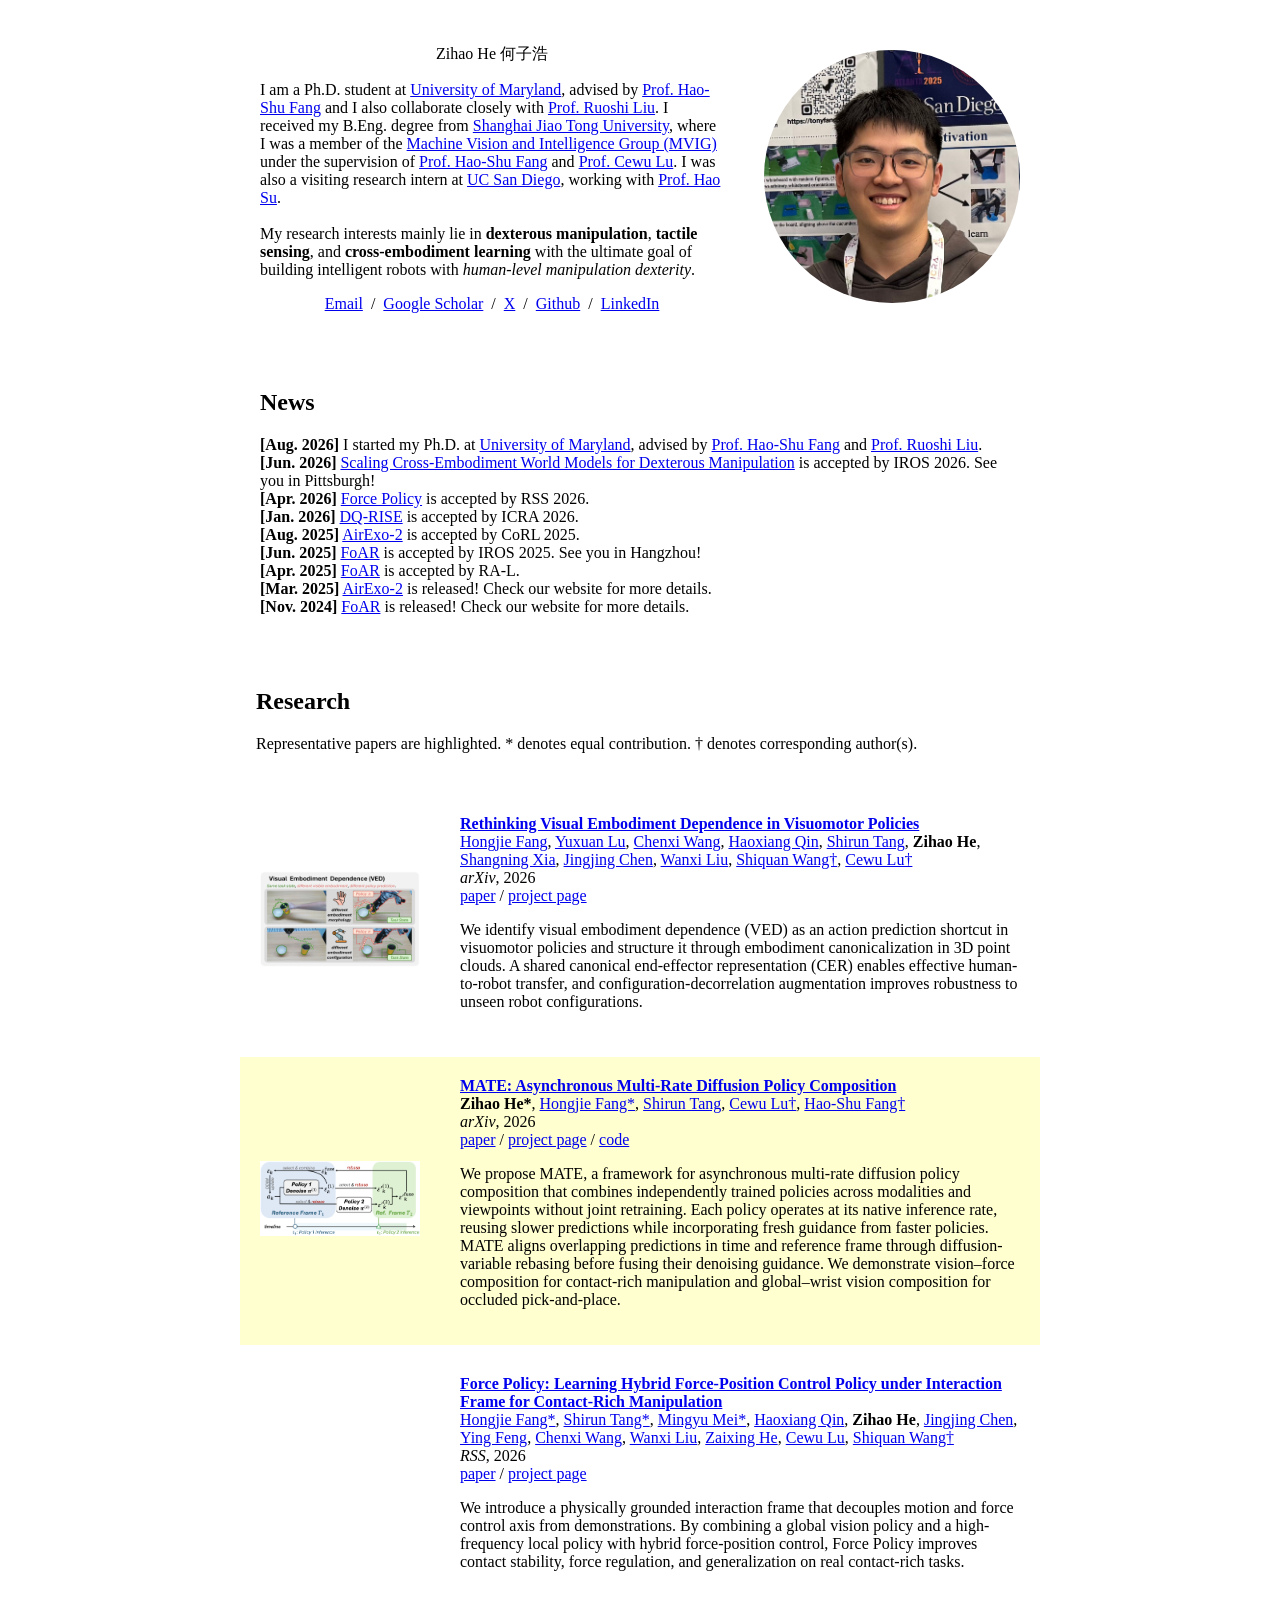
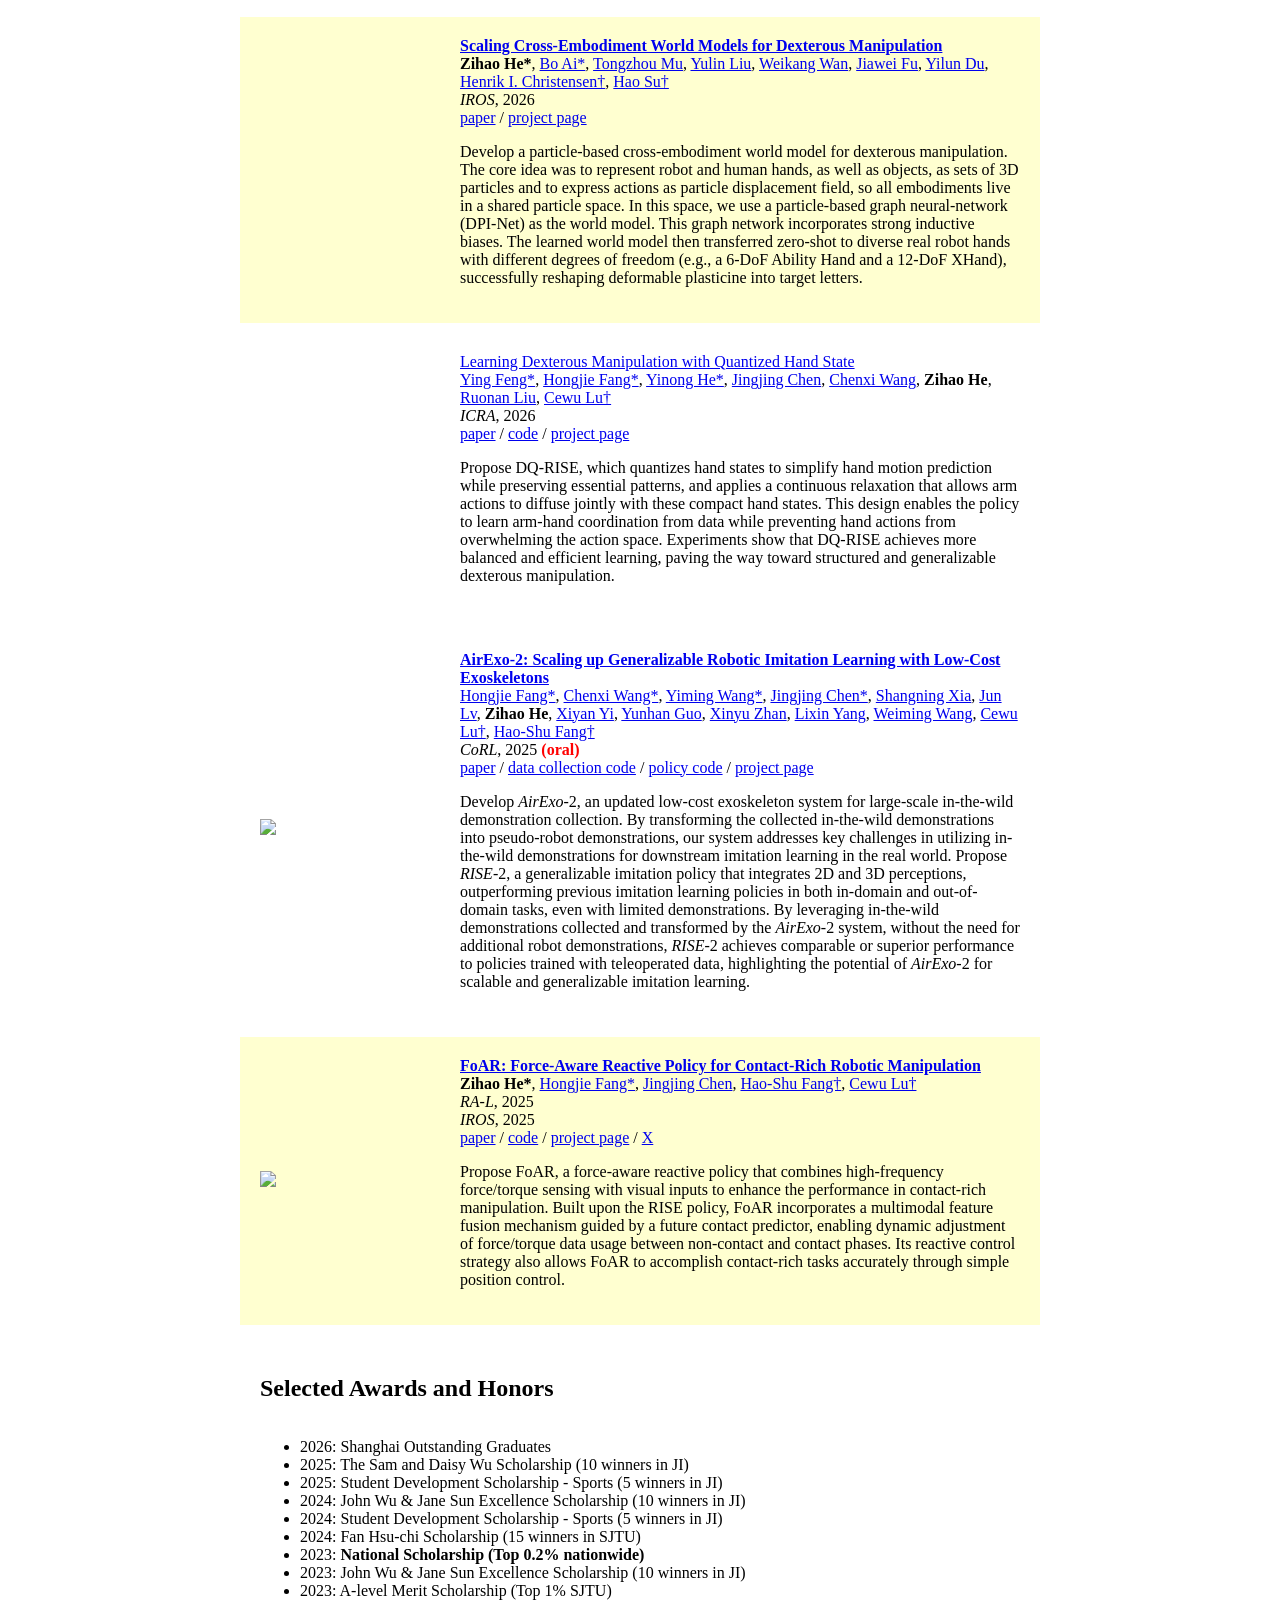
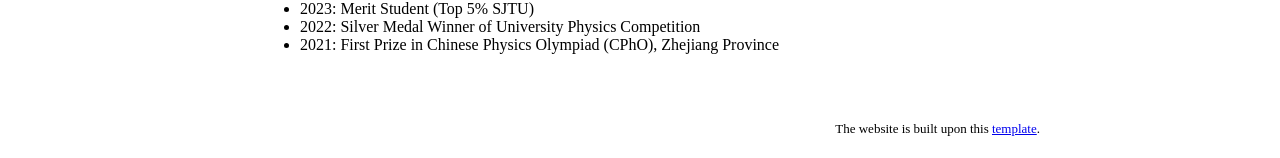
==== index.html @ d3a396d1 "Add MATE code release link" ====
<!DOCTYPE HTML>
<html lang="en">
  <head>
    <meta http-equiv="Content-Type" content="text/html; charset=UTF-8">
    <title>Zihao He | 何子浩</title>
    <meta name="author" content="Zihao He">
    <meta name="viewport" content="width=device-width, initial-scale=1">
    <link rel="shortcut icon" href="images/favicon/favicon.jpg" type="image/x-icon">
    <link rel="stylesheet" type="text/css" href="stylesheet.css">
  </head>

  <body>
    <table style="width:100%;max-width:800px;border:0px;border-spacing:0px;border-collapse:separate;margin-right:auto;margin-left:auto;">
      <tbody>
        <tr style="padding:0px">
          <td style="padding:0px">
            <table style="width:100%;border:0px;border-spacing:0px;border-collapse:separate;margin-right:auto;margin-left:auto;">
              <tbody>
                <tr style="padding:0px">
                  <td style="padding:2.5%;width:63%;vertical-align:middle">
                    <p class="name" style="text-align: center;">
                      Zihao He 何子浩
                    </p>
                    <p>
                      I am a Ph.D. student at <a href="https://www.umd.edu/">University of Maryland</a>, advised by <a href="https://fang-haoshu.github.io/">Prof. Hao-Shu Fang</a> and I also collaborate closely with <a href="https://ruoshiliu.github.io/">Prof. Ruoshi Liu</a>. I received my B.Eng. degree from <a href="https://www.sjtu.edu.cn/">Shanghai Jiao Tong University</a>, where I was a member of the <a href="https://www.mvig.org/">Machine Vision and Intelligence Group (MVIG)</a> under the supervision of <a href="https://fang-haoshu.github.io/">Prof. Hao-Shu Fang</a> and <a href="https://www.mvig.org/">Prof. Cewu Lu</a>. I was also a visiting research intern at <a href="https://ucsd.edu/">UC San Diego</a>, working with <a href="https://cseweb.ucsd.edu/~haosu/">Prof. Hao Su</a>.
                      <br></br>
                      My research interests mainly lie in <b>dexterous manipulation</b>, <b>tactile sensing</b>, and <b>cross-embodiment learning</b> with the ultimate goal of building intelligent robots with <b></b><i>human-level manipulation dexterity</i></b>.
                    </p>
                    <p style="text-align:center">
                      <a href="mailto:alanheoooh@gmail.com">Email</a> &nbsp;/&nbsp;
                      <a href="https://scholar.google.com/citations?user=fzKelVAAAAAJ&hl=en">Google Scholar</a> &nbsp;/&nbsp;
                      <a href="https://x.com/zihao_alan">X</a> &nbsp;/&nbsp;
                      <a href="https://github.com/Alan-Heoooh">Github</a> &nbsp;/&nbsp;
                      <a href="https://www.linkedin.com/in/alanheoooh/">LinkedIn</a>
                    </p>
                  </td>
                  <td style="padding:2.5%;width:37%;max-width:37%">
                    <a href="images/Zihao-2.png">
                      <img style="width:100%;max-width:100%;object-fit: cover; border-radius: 50%;" alt="profile photo" src="images/Zihao-2.png" class="hoverZoomLink">
                    </a>
                  </td>
                </tr>
              </tbody>
            </table>

            <table style="width:100%;border:0px;border-spacing:0px;border-collapse:separate;margin-right:auto;margin-left:auto;">
              <tbody>
                <tr>
                  <td style="padding:20px;width:100%;vertical-align:middle">
                    <h2>News</h2>
                    <p>
                      <b>[Aug. 2026]</b> I started my Ph.D. at <a href="https://www.umd.edu/">University of Maryland</a>, advised by <a href="https://fang-haoshu.github.io/">Prof. Hao-Shu Fang</a> and <a href="https://ruoshiliu.github.io/">Prof. Ruoshi Liu</a>.<br>
                      <b>[Jun. 2026]</b> <a href="https://alan-heoooh.github.io/dexwm.html">Scaling Cross-Embodiment World Models for Dexterous Manipulation</a> is accepted by IROS 2026. See you in Pittsburgh!<br>
                      <b>[Apr. 2026]</b> <a href="https://force-policy.github.io/">Force Policy</a> is accepted by RSS 2026.<br>
                      <b>[Jan. 2026]</b> <a href="https://rise-policy.github.io/DQ-RISE/">DQ-RISE</a> is accepted by ICRA 2026.<br>
                      <b>[Aug. 2025]</b> <a href="https://airexo.tech/airexo2">AirExo-2</a> is accepted by CoRL 2025.<br>
                      <b>[Jun. 2025]</b> <a href="https://tonyfang.net/FoAR">FoAR</a> is accepted by IROS 2025. See you in Hangzhou!<br>
                      <b>[Apr. 2025]</b> <a href="https://tonyfang.net/FoAR">FoAR</a> is accepted by RA-L.<br>
                      <b>[Mar. 2025]</b> <a href="https://airexo.tech/airexo2">AirExo-2</a> is released! Check our website for more details.<br>
                      <b>[Nov. 2024]</b> <a href="https://tonyfang.net/FoAR">FoAR</a> is released! Check our website for more details.<br>
                    </p>
                    
                  </td>
                </tr>
              </tbody>
            </table>

            <table style="width:100%;border:0px;border-spacing:0px;border-collapse:separate;margin-right:auto;margin-left:auto;">
              <tbody>
                <tr>
                  <td style="padding:16px;width:100%;vertical-align:middle">
                    <h2>Research</h2>
                    <p>
                      Representative papers are <span class="highlight">highlighted</span>. * denotes equal contribution. † denotes corresponding author(s).
                    </p>
                  </td>
                </tr>
              </tbody>
            </table>

            <table style="width:100%;border:0px;border-spacing:0px 10px;border-collapse:separate;margin-right:auto;margin-left:auto;">
              <tbody>

                <tr>
                  <td style="padding:20px;width:25%;vertical-align:middle">
                    <img src="images/research/ved.jpg" width="160" alt="Visual embodiment dependence under different visible robot configurations">
                  </td>
                  <td style="padding:20px;width:75%;vertical-align:middle">
                    <papertitle>
                      <a href="https://arxiv.org/pdf/2609.16815"><strong>Rethinking Visual Embodiment Dependence in Visuomotor Policies</strong></a>
                    </papertitle>
                    <br>
                    <a href="https://tonyfang.net/">Hongjie Fang</a>,
                    <a href="https://github.com/whistlingIsTheOcean">Yuxuan Lu</a>,
                    <a href="https://scholar.google.com/citations?user=bK1fWXcAAAAJ">Chenxi Wang</a>,
                    <a href="https://github.com/1JI0O">Haoxiang Qin</a>,
                    <a href="https://www.linkedin.com/in/shiruntang/">Shirun Tang</a>,
                    <strong>Zihao He</strong>,
                    <a href="https://github.com/Xiashangning/">Shangning Xia</a>,
                    <a href="mailto:jjchen20@sjtu.edu.cn">Jingjing Chen</a>,
                    <a href="mailto:wanxi.liu@flexiv.com">Wanxi Liu</a>,
                    <a href="mailto:shiquan.wang@flexiv.com">Shiquan Wang†</a>,
                    <a href="https://www.mvig.org/">Cewu Lu†</a>
                    <br>
                    <em>arXiv</em>, 2026
                    <br>
                    <a href="https://arxiv.org/pdf/2609.16815">paper</a> / <a href="https://tonyfang.net/ved/">project page</a>
                    <p></p>
                    <p>
                      We identify visual embodiment dependence (VED) as an action prediction shortcut in visuomotor policies and structure it through embodiment canonicalization in 3D point clouds. A shared canonical end-effector representation (CER) enables effective human-to-robot transfer, and configuration-decorrelation augmentation improves robustness to unseen robot configurations.
                    </p>
                  </td>
                </tr>

                <tr bgcolor="#ffffd0">
                  <td style="padding:20px;width:25%;vertical-align:middle">
                    <img src="images/research/lag-fusion.png" width="160" alt="Latency-aware guidance fusion framework for asynchronous multimodal diffusion policy composition">
                  </td>
                  <td style="padding:20px;width:75%;vertical-align:middle">
                    <papertitle>
                      <a href="https://arxiv.org/pdf/2607.17257"><strong>MATE: Asynchronous Multi-Rate Diffusion Policy Composition</strong></a>
                    </papertitle>
                    <br>
                    <strong>Zihao He*</strong>,
                    <a href="https://tonyfang.net/">Hongjie Fang*</a>,
                    <a href="https://www.linkedin.com/in/shiruntang/">Shirun Tang</a>,
                    <a href="https://www.mvig.org/">Cewu Lu†</a>,
                    <a href="https://fang-haoshu.github.io/">Hao-Shu Fang†</a>
                    <br>
                    <em>arXiv</em>, 2026
                    <br>
                    <a href="https://arxiv.org/pdf/2607.17257">paper</a> / <a href="https://lag-fusion.github.io/">project page</a> / <a href="https://github.com/Alan-Heoooh/MATE">code</a>
                    <p></p>
                    <p>
                      We propose MATE, a framework for asynchronous multi-rate diffusion policy composition that combines independently trained policies across modalities and viewpoints without joint retraining. Each policy operates at its native inference rate, reusing slower predictions while incorporating fresh guidance from faster policies. MATE aligns overlapping predictions in time and reference frame through diffusion-variable rebasing before fusing their denoising guidance. We demonstrate vision–force composition for contact-rich manipulation and global–wrist vision composition for occluded pick-and-place.
                    </p>
                  </td>
                </tr>

                <tr>
                  <td style="padding:20px;width:25%;vertical-align:middle">
                    <video src='images/research/forcepolicy.mp4' width="160" autoplay muted playsinline loop></video>
                  </td>
                  <td style="padding:20px;width:75%;vertical-align:middle">
                    <papertitle>
                      <a href="https://arxiv.org/pdf/2602.22088"><strong>Force Policy: Learning Hybrid Force-Position Control Policy under Interaction Frame for Contact-Rich Manipulation</strong></a>
                    </papertitle>
                    <br>
                    <a href="https://tonyfang.net/">Hongjie Fang*</a>,
                    <a href="https://www.linkedin.com/in/shiruntang/">Shirun Tang*</a>,
                    <a href="https://github.com/zming-Mei">Mingyu Mei*</a>,
                    <a href="https://github.com/1JI0O">Haoxiang Qin</a>,
                    <strong>Zihao He</strong>,
                    <a href="mailto:jjchen20@sjtu.edu.cn">Jingjing Chen</a>,
                    <a href="mailto:fyyy0407@sjtu.edu.cn">Ying Feng</a>,
                    <a href="https://scholar.google.com/citations?user=bK1fWXcAAAAJ">Chenxi Wang</a>,
                    <a href="mailto:wanxi.liu@flexiv.com">Wanxi Liu</a>,
                    <a href="https://person.zju.edu.cn/en/zaixinghe">Zaixing He</a>,
                    <a href="https://www.mvig.org/">Cewu Lu</a>,
                    <a href="mailto:shiquan.wang@flexiv.com">Shiquan Wang†</a>
                    <br>
                    <em>RSS</em>, 2026 &nbsp
                    <br>
                    <a href="https://arxiv.org/pdf/2602.22088">paper</a> / <a href="https://force-policy.github.io/">project page</a>
                    <p></p>
                    <p>
                      We introduce a physically grounded interaction frame that decouples motion and force control axis from demonstrations. By combining a global vision policy and a high-frequency local policy with hybrid force-position control, Force Policy improves contact stability, force regulation, and generalization on real contact-rich tasks.
                    </p>
                  </td>
                </tr>

                <tr bgcolor="#ffffd0">
                  <!-- <td style="padding:20px;width:25%;vertical-align:middle">
                    <img src='images/research/DexWM.mp4' width="160">
                  </td> -->
                  <td style="padding:20px;width:25%;vertical-align:middle">
                    <video src='images/research/DexWM.mp4' width="160" autoplay muted playsinline loop></video>
                  </td>
                  <td style="padding:20px;width:75%;vertical-align:middle">
                    <papertitle>
                      <strong><a href="https://arxiv.org/pdf/2511.01177">Scaling Cross-Embodiment World Models for Dexterous Manipulation</a>  </strong>
                    </papertitle>
                    <br>
                    <strong>Zihao He*</strong>,
                    <a href="https://albertboai.com/">Bo Ai*</a>,
                    <a href="https://cseweb.ucsd.edu/~t3mu/">Tongzhou Mu</a>,
                    <a href="https://liuyulinn.github.io/">Yulin Liu</a>,
                    <a href="https://wkwan7.github.io/">Weikang Wan</a>,
                    <a href="https://github.com/JayeFu">Jiawei Fu</a>,
                    <a href="https://yilundu.github.io/">Yilun Du</a>,
                    <a href="https://hichristensen.com/">Henrik I. Christensen†</a>,
                    <a href="https://cseweb.ucsd.edu/~haosu/index.html">Hao Su†</a>

                    <br>
                    <em>IROS</em>, 2026 
                    <br>
                    <a href="https://arxiv.org/pdf/2511.01177">paper</a> / <a href="dexwm.html">project page</a>
                    <p></p>
                    <p>
                      Develop a particle-based cross-embodiment world model for dexterous manipulation. The core idea was to represent robot and human hands, as well as objects, as sets of 3D particles and to express actions as particle displacement field, so all embodiments live in a shared particle space. In this space, we use a particle-based graph neural-network (DPI-Net) as the world model. This graph network incorporates strong inductive biases. The learned world model then transferred zero-shot to diverse real robot hands with different degrees of freedom (e.g., a 6-DoF Ability Hand and a 12-DoF XHand), successfully reshaping deformable plasticine into target letters.
                    </p>
                  </td>
                </tr>

                <tr>
                  <td style="padding:20px;width:25%;vertical-align:middle">
                    <video src='images/research/dqrise.mp4' width="160" autoplay muted playsinline loop></video>
                  </td>
      
                  <td style="padding:20px;width:75%;vertical-align:middle">
                    <papertitle><a href="http://rise-policy.github.io/DQ-RISE">Learning Dexterous Manipulation with Quantized Hand State</a> </papertitle>
                    <br>
                    <a href="mailto:fyyy0407@sjtu.edu.cn">Ying Feng*</a>,
                    <a href="https://tonyfang.net/">Hongjie Fang*</a>,
                    <a href="https://hyn-kulu.github.io/">Yinong He*</a>,
                    <a href="mailto:jjchen20@sjtu.edu.cn">Jingjing Chen</a>,
                    <a href="https://scholar.google.com/citations?user=bK1fWXcAAAAJ">Chenxi Wang</a>,
                    <strong>Zihao He</strong>, 
                    <a href="https://ruonanliu.com/">Ruonan Liu</a>,
                    <a href="https://www.mvig.org/">Cewu Lu†</a>
                    <br>
                    <em>ICRA</em>, 2026 &nbsp
                    <br>
                    <a href="https://arxiv.org/pdf/2509.17450">paper</a> / <a href="https://github.com/rise-policy/DQ-RISE">code</a> / <a href="http://rise-policy.github.io/DQ-RISE">project page</a>
                    <p></p>
                    <p>
                      Propose DQ-RISE, which quantizes hand states to simplify hand motion prediction while preserving essential patterns, and applies a continuous relaxation that allows arm actions to diffuse jointly with these compact hand states. This design enables the policy to learn arm-hand coordination from data while preventing hand actions from overwhelming the action space. Experiments show that DQ-RISE achieves more balanced and efficient learning, paving the way toward structured and generalizable dexterous manipulation.
                    </p>
                  </td>
                </tr> 

                <tr>
                  <td style="padding:20px;width:25%;vertical-align:middle">
                    <img src='images/research/airexo2.gif' width="160">
                  </td>
                  <td style="padding:20px;width:75%;vertical-align:middle">
                    <papertitle>
                      <strong><a href="https://airexo.tech/airexo2">AirExo-2: Scaling up Generalizable Robotic Imitation Learning with Low-Cost Exoskeletons</a></strong>
                    </papertitle>
                    <br>
                    <a href="https://tonyfang.net/">Hongjie Fang*</a>,
                    <a href="https://scholar.google.com/citations?user=bK1fWXcAAAAJ">Chenxi Wang*</a>,
                    <a href="mailto:sommerfeld@sjtu.edu.cn">Yiming Wang*</a>,
                    <a href="mailto:jjchen20@sjtu.edu.cn">Jingjing Chen*</a>,
                    <a href="https://github.com/Xiashangning">Shangning Xia</a>,
                    <a href="https://lyuj1998.github.io/">Jun Lv</a>,
                    <strong>Zihao He</strong>,
                    <a href="mailto:simonyxy@sjtu.edu.cn">Xiyan Yi</a>,
                    <a href="mailto:yunhan_guo@sjtu.edu.cn">Yunhan Guo</a>,
                    <a href="https://github.com/kelvin34501">Xinyu Zhan</a>,
                    <a href="https://lixiny.github.io/">Lixin Yang</a>,
                    <a href="mailto:wangweiming@sjtu.edu.cn">Weiming Wang</a>,
                    <a href="https://www.mvig.org/">Cewu Lu†</a>,
                    <a href="https://fang-haoshu.github.io/">Hao-Shu Fang†</a>
                    <br>
                    <em>CoRL</em>, 2025 <b><text style="color:red">(oral)</text></b> &nbsp 
                    <br>
                    <a href="https://arxiv.org/abs/2503.03081">paper</a> / <a href="https://github.com/AirExo/AirExo-2">data collection code</a> / <a href="https://github.com/rise-policy/RISE-2/">policy code</a> / <a href="https://airexo.tech/airexo2">project page</a>
                    <p></p>
                    <p>
                      Develop <i>AirExo</i>-2, an updated low-cost exoskeleton system for large-scale in-the-wild demonstration collection. By transforming the collected in-the-wild demonstrations into pseudo-robot demonstrations, our system addresses key challenges in utilizing in-the-wild demonstrations for downstream imitation learning in the real world. Propose <i>RISE</i>-2, a generalizable imitation policy that integrates 2D and 3D perceptions, outperforming previous imitation learning policies in both in-domain and out-of-domain tasks, even with limited demonstrations. By leveraging in-the-wild demonstrations collected and transformed by the <i>AirExo</i>-2 system, without the need for additional robot demonstrations, <i>RISE</i>-2 achieves comparable or superior performance to policies trained with teleoperated data, highlighting the potential of <i>AirExo</i>-2 for scalable and generalizable imitation learning.
                    </p>
                  </td>
                </tr>

                <tr bgcolor="#ffffd0">
                  <td style="padding:20px;width:25%;vertical-align:middle">
                    <img src='images/research/foar.gif' width="160">
                  </td>
                  <td style="padding:20px;width:75%;vertical-align:middle">
                    <papertitle>
                      <strong><a href="https://tonyfang.net/FoAR/">FoAR: Force-Aware Reactive Policy for Contact-Rich Robotic Manipulation</a></strong>
                    </papertitle>
                    <br>
                    <strong>Zihao He*</strong>,
                    <a href="https://tonyfang.net/">Hongjie Fang*</a>,
                    <a href="mailto:jjchen20@sjtu.edu.cn">Jingjing Chen</a>,
                    <a href="https://fang-haoshu.github.io/">Hao-Shu Fang†</a>,
                    <a href="https://www.mvig.org/">Cewu Lu†</a>
                    <br>
                    <em>RA-L</em>, 2025 &nbsp
                    <br>
                    <em>IROS</em>, 2025 &nbsp
                    <br>
                    <a href="https://arxiv.org/pdf/2411.15753">paper</a> / <a href="https://github.com/Alan-Heoooh/FoAR">code</a> / <a href="https://tonyfang.net/FoAR/">project page</a> / <a href="https://x.com/FangGalaxies/status/1861214958517936146">X</a>
                    <p></p>
                    <p>
                      Propose FoAR, a force-aware reactive policy that combines high-frequency force/torque sensing with visual inputs to enhance the performance in contact-rich manipulation. Built upon the RISE policy, FoAR incorporates a multimodal feature fusion mechanism guided by a future contact predictor, enabling dynamic adjustment of force/torque data usage between non-contact and contact phases. Its reactive control strategy also allows FoAR to accomplish contact-rich tasks accurately through simple position control.
                    </p>
                  </td>
                </tr>
              </tbody>
            </table>

            <table width="100%" align="center" border="0" cellspacing="0" cellpadding="20">
              <tbody>
                <tr>
                  <td style="padding-bottom: 0;"> <!-- 减少底部的padding -->
                    <h2 style="margin-bottom: 0px;">Selected Awards and Honors</h2> <!-- 减少margin-bottom -->
                  </td>
                </tr>
                <tr>
                  <td>
                    <ul>
                      <li>2026: Shanghai Outstanding Graduates </li>
                      <li>2025: The Sam and Daisy Wu Scholarship (10 winners in JI)</li>
                      <li>2025: Student Development Scholarship - Sports (5 winners in JI) </li>
                      <li>2024: John Wu & Jane Sun Excellence Scholarship (10 winners in JI)</li>
                      <li>2024: Student Development Scholarship - Sports (5 winners in JI) </li>
                      <li>2024: Fan Hsu-chi Scholarship (15 winners in SJTU)</li>
                      <li>2023: <strong>National Scholarship (Top 0.2% nationwide)</strong></li>
                      <li>2023: John Wu & Jane Sun Excellence Scholarship (10 winners in JI)</li>
                      <li>2023: A-level Merit Scholarship (Top 1% SJTU)</li>
                      <li>2023: Merit Student (Top 5% SJTU)</li>
                      <li>2022: Silver Medal Winner of University Physics Competition</li>
                      <li>2021: First Prize in Chinese Physics Olympiad (CPhO), Zhejiang Province</li>
                    </ul>
                  </td>
                </tr>
              </tbody>
            </table>

            <table style="width:100%;border:0px;border-spacing:0px;border-collapse:separate;margin-right:auto;margin-left:auto;">
              <tbody>
                <tr>
                  <td style="padding:0px">
                    <br>
                    <p style="text-align:right;font-size:small;">
                      The website is built upon this <a href="https://github.com/jonbarron/jonbarron_website">template</a>.
                    </p>
                  </td>
                </tr>
              </tbody>
            </table>
          </td>
        </tr>
      </tbody>
    </table>
  </body>
</html>
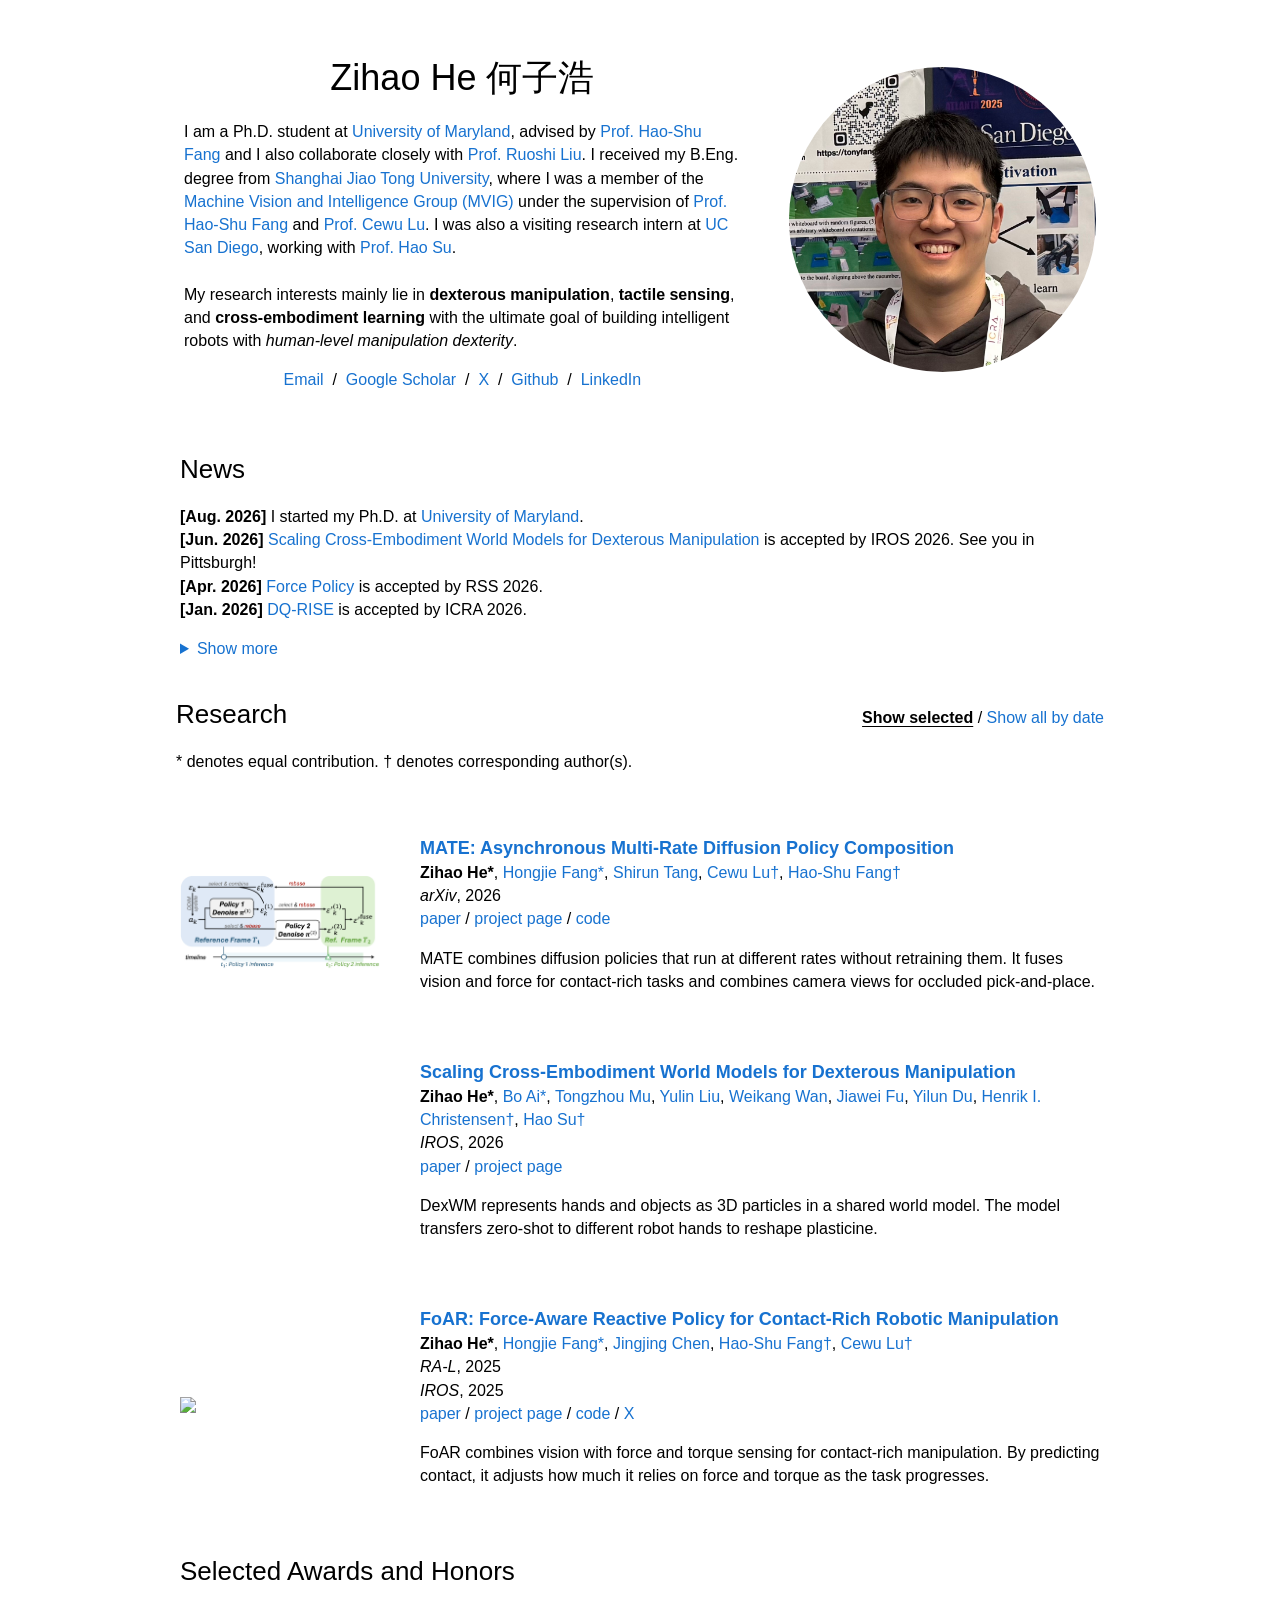
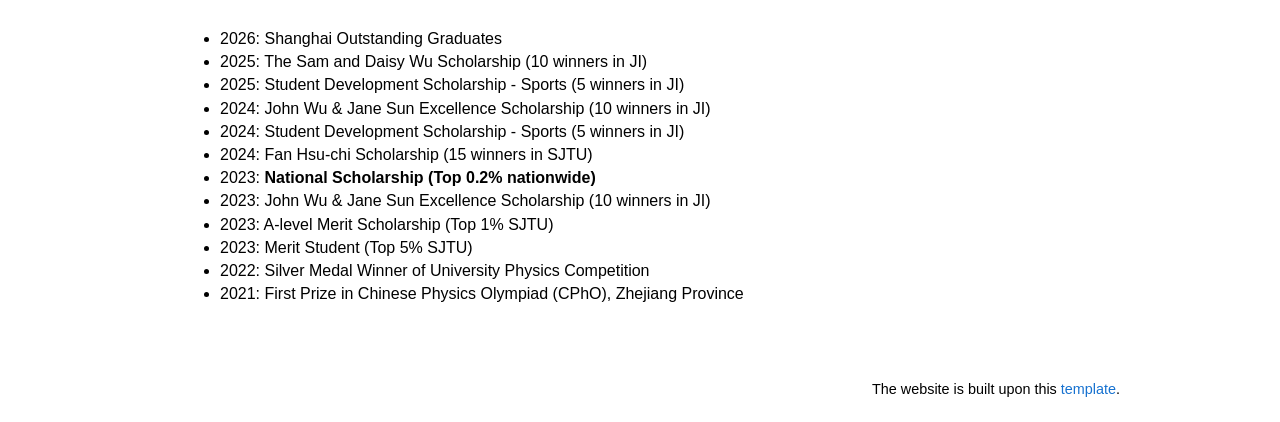
==== commit 99614d92: "Update homepage research and mobile layout" ====
--- a/index.html
+++ b/index.html
@@ -9,57 +9,80 @@
     <link rel="stylesheet" type="text/css" href="stylesheet.css">
   </head>
 
-  <body>
-    <table style="width:100%;max-width:800px;border:0px;border-spacing:0px;border-collapse:separate;margin-right:auto;margin-left:auto;">
+  <body class="home-page">
+    <table style="width:100%;max-width:960px;border:0px;border-spacing:0px;border-collapse:separate;margin-right:auto;margin-left:auto;">
       <tbody>
         <tr style="padding:0px">
           <td style="padding:0px">
-            <table style="width:100%;border:0px;border-spacing:0px;border-collapse:separate;margin-right:auto;margin-left:auto;">
-              <tbody>
-                <tr style="padding:0px">
-                  <td style="padding:2.5%;width:63%;vertical-align:middle">
-                    <p class="name" style="text-align: center;">
-                      Zihao He 何子浩
-                    </p>
-                    <p>
-                      I am a Ph.D. student at <a href="https://www.umd.edu/">University of Maryland</a>, advised by <a href="https://fang-haoshu.github.io/">Prof. Hao-Shu Fang</a> and I also collaborate closely with <a href="https://ruoshiliu.github.io/">Prof. Ruoshi Liu</a>. I received my B.Eng. degree from <a href="https://www.sjtu.edu.cn/">Shanghai Jiao Tong University</a>, where I was a member of the <a href="https://www.mvig.org/">Machine Vision and Intelligence Group (MVIG)</a> under the supervision of <a href="https://fang-haoshu.github.io/">Prof. Hao-Shu Fang</a> and <a href="https://www.mvig.org/">Prof. Cewu Lu</a>. I was also a visiting research intern at <a href="https://ucsd.edu/">UC San Diego</a>, working with <a href="https://cseweb.ucsd.edu/~haosu/">Prof. Hao Su</a>.
-                      <br></br>
-                      My research interests mainly lie in <b>dexterous manipulation</b>, <b>tactile sensing</b>, and <b>cross-embodiment learning</b> with the ultimate goal of building intelligent robots with <b></b><i>human-level manipulation dexterity</i></b>.
-                    </p>
-                    <p style="text-align:center">
-                      <a href="mailto:alanheoooh@gmail.com">Email</a> &nbsp;/&nbsp;
-                      <a href="https://scholar.google.com/citations?user=fzKelVAAAAAJ&hl=en">Google Scholar</a> &nbsp;/&nbsp;
-                      <a href="https://x.com/zihao_alan">X</a> &nbsp;/&nbsp;
-                      <a href="https://github.com/Alan-Heoooh">Github</a> &nbsp;/&nbsp;
-                      <a href="https://www.linkedin.com/in/alanheoooh/">LinkedIn</a>
-                    </p>
-                  </td>
-                  <td style="padding:2.5%;width:37%;max-width:37%">
-                    <a href="images/Zihao-2.png">
-                      <img style="width:100%;max-width:100%;object-fit: cover; border-radius: 50%;" alt="profile photo" src="images/Zihao-2.png" class="hoverZoomLink">
-                    </a>
-                  </td>
-                </tr>
-              </tbody>
-            </table>
+            <div class="profile">
+              <div class="profile-photo">
+                <a href="images/Zihao-2.png">
+                  <img alt="profile photo" src="images/Zihao-2.png" class="hoverZoomLink">
+                </a>
+              </div>
+              <div class="profile-copy">
+                <p class="name" style="text-align:center">
+                  Zihao He 何子浩
+                </p>
+                <p>
+                  I am a Ph.D. student at <a href="https://www.umd.edu/">University of Maryland</a>, advised by <a href="https://fang-haoshu.github.io/">Prof. Hao-Shu Fang</a> and I also collaborate closely with <a href="https://ruoshiliu.github.io/">Prof. Ruoshi Liu</a>. I received my B.Eng. degree from <a href="https://www.sjtu.edu.cn/">Shanghai Jiao Tong University</a>, where I was a member of the <a href="https://www.mvig.org/">Machine Vision and Intelligence Group (MVIG)</a> under the supervision of <a href="https://fang-haoshu.github.io/">Prof. Hao-Shu Fang</a> and <a href="https://www.mvig.org/">Prof. Cewu Lu</a>. I was also a visiting research intern at <a href="https://ucsd.edu/">UC San Diego</a>, working with <a href="https://cseweb.ucsd.edu/~haosu/">Prof. Hao Su</a>.
+                  <br><br>
+                  My research interests mainly lie in <b>dexterous manipulation</b>, <b>tactile sensing</b>, and <b>cross-embodiment learning</b> with the ultimate goal of building intelligent robots with <i>human-level manipulation dexterity</i>.
+                </p>
+                <p style="text-align:center">
+                  <a href="mailto:alanheoooh@gmail.com">Email</a> &nbsp;/&nbsp;
+                  <a href="https://scholar.google.com/citations?user=fzKelVAAAAAJ&hl=en">Google Scholar</a> &nbsp;/&nbsp;
+                  <a href="https://x.com/zihao_alan">X</a> &nbsp;/&nbsp;
+                  <a href="https://github.com/Alan-Heoooh">Github</a> &nbsp;/&nbsp;
+                  <a href="https://www.linkedin.com/in/alanheoooh/">LinkedIn</a>
+                </p>
+              </div>
+            </div>
 
             <table style="width:100%;border:0px;border-spacing:0px;border-collapse:separate;margin-right:auto;margin-left:auto;">
               <tbody>
                 <tr>
                   <td style="padding:20px;width:100%;vertical-align:middle">
                     <h2>News</h2>
-                    <p>
-                      <b>[Aug. 2026]</b> I started my Ph.D. at <a href="https://www.umd.edu/">University of Maryland</a>, advised by <a href="https://fang-haoshu.github.io/">Prof. Hao-Shu Fang</a> and <a href="https://ruoshiliu.github.io/">Prof. Ruoshi Liu</a>.<br>
-                      <b>[Jun. 2026]</b> <a href="https://alan-heoooh.github.io/dexwm.html">Scaling Cross-Embodiment World Models for Dexterous Manipulation</a> is accepted by IROS 2026. See you in Pittsburgh!<br>
-                      <b>[Apr. 2026]</b> <a href="https://force-policy.github.io/">Force Policy</a> is accepted by RSS 2026.<br>
-                      <b>[Jan. 2026]</b> <a href="https://rise-policy.github.io/DQ-RISE/">DQ-RISE</a> is accepted by ICRA 2026.<br>
-                      <b>[Aug. 2025]</b> <a href="https://airexo.tech/airexo2">AirExo-2</a> is accepted by CoRL 2025.<br>
-                      <b>[Jun. 2025]</b> <a href="https://tonyfang.net/FoAR">FoAR</a> is accepted by IROS 2025. See you in Hangzhou!<br>
-                      <b>[Apr. 2025]</b> <a href="https://tonyfang.net/FoAR">FoAR</a> is accepted by RA-L.<br>
-                      <b>[Mar. 2025]</b> <a href="https://airexo.tech/airexo2">AirExo-2</a> is released! Check our website for more details.<br>
-                      <b>[Nov. 2024]</b> <a href="https://tonyfang.net/FoAR">FoAR</a> is released! Check our website for more details.<br>
-                    </p>
-                    
+                    <ul id="recent-news" class="news-list">
+                      <li><time datetime="2026-08"><b>[Aug. 2026]</b></time> I started my Ph.D. at <a href="https://www.umd.edu/">University of Maryland</a>.</li>
+                      <li><time datetime="2026-06"><b>[Jun. 2026]</b></time> <a href="https://alan-heoooh.github.io/dexwm.html">Scaling Cross-Embodiment World Models for Dexterous Manipulation</a> is accepted by IROS 2026. See you in Pittsburgh!</li>
+                      <li><time datetime="2026-04"><b>[Apr. 2026]</b></time> <a href="https://force-policy.github.io/">Force Policy</a> is accepted by RSS 2026.</li>
+                      <li><time datetime="2026-01"><b>[Jan. 2026]</b></time> <a href="https://rise-policy.github.io/DQ-RISE/">DQ-RISE</a> is accepted by ICRA 2026.</li>
+                      <li><time datetime="2025-08"><b>[Aug. 2025]</b></time> <a href="https://airexo.tech/airexo2">AirExo-2</a> is accepted by CoRL 2025.</li>
+                      <li><time datetime="2025-06"><b>[Jun. 2025]</b></time> <a href="https://tonyfang.net/FoAR">FoAR</a> is accepted by IROS 2025. See you in Hangzhou!</li>
+                      <li><time datetime="2025-04"><b>[Apr. 2025]</b></time> <a href="https://tonyfang.net/FoAR">FoAR</a> is accepted by RA-L.</li>
+                      <li><time datetime="2025-03"><b>[Mar. 2025]</b></time> <a href="https://airexo.tech/airexo2">AirExo-2</a> is released! Check our website for more details.</li>
+                      <li><time datetime="2024-11"><b>[Nov. 2024]</b></time> <a href="https://tonyfang.net/FoAR">FoAR</a> is released! Check our website for more details.</li>
+                    </ul>
+                    <details id="older-news" hidden>
+                      <summary>Show more</summary>
+                      <ul class="news-list"></ul>
+                    </details>
+                    <script>
+                      {
+                        const recentNews = document.getElementById('recent-news');
+                        const archive = document.getElementById('older-news');
+                        const archivedNews = archive.querySelector('ul');
+                        const now = new Date();
+                        const firstRecentMonth = new Date(now.getFullYear(), now.getMonth() - 11, 1);
+
+                        for (const item of recentNews.querySelectorAll('li')) {
+                          const [year, month] = item.querySelector('time').dateTime.split('-').map(Number);
+                          if (new Date(year, month - 1, 1) < firstRecentMonth) {
+                            archivedNews.append(item);
+                          }
+                        }
+
+                        recentNews.hidden = !recentNews.childElementCount;
+                        archive.hidden = !archivedNews.childElementCount;
+
+                        const summary = archive.querySelector('summary');
+                        archive.addEventListener('toggle', () => {
+                          summary.textContent = archive.open ? 'Show less' : 'Show more';
+                        });
+                      }
+                    </script>
                   </td>
                 </tr>
               </tbody>
@@ -69,23 +92,30 @@
               <tbody>
                 <tr>
                   <td style="padding:16px;width:100%;vertical-align:middle">
-                    <h2>Research</h2>
-                    <p>
-                      Representative papers are <span class="highlight">highlighted</span>. * denotes equal contribution. † denotes corresponding author(s).
-                    </p>
-                  </td>
-                </tr>
-              </tbody>
-            </table>
-
-            <table style="width:100%;border:0px;border-spacing:0px 10px;border-collapse:separate;margin-right:auto;margin-left:auto;">
-              <tbody>
-
-                <tr>
-                  <td style="padding:20px;width:25%;vertical-align:middle">
-                    <img src="images/research/ved.jpg" width="160" alt="Visual embodiment dependence under different visible robot configurations">
-                  </td>
-                  <td style="padding:20px;width:75%;vertical-align:middle">
+                    <div class="research-heading">
+                      <h2>Research</h2>
+                      <div id="research-view" class="research-view" role="group" aria-label="Research view" hidden>
+                        <button type="button" aria-controls="research-projects" aria-pressed="true">Show selected</button>
+                        <span aria-hidden="true">/</span>
+                        <button type="button" aria-controls="research-projects" aria-pressed="false">Show all by date</button>
+                      </div>
+                    </div>
+                    <p>
+                      * denotes equal contribution. † denotes corresponding author(s).
+                    </p>
+                  </td>
+                </tr>
+              </tbody>
+            </table>
+
+            <table id="research-projects" class="research-projects" style="width:100%;border:0px;border-spacing:0px 10px;border-collapse:separate;margin-right:auto;margin-left:auto;">
+              <tbody>
+                <!-- Paper dates are the year and month of the first public preprint. -->
+                <tr data-date="2026-09">
+                  <td class="research-media">
+                    <img src="images/research/ved.jpg" alt="Visual embodiment dependence under different visible robot configurations">
+                  </td>
+                  <td>
                     <papertitle>
                       <a href="https://arxiv.org/pdf/2609.16815"><strong>Rethinking Visual Embodiment Dependence in Visuomotor Policies</strong></a>
                     </papertitle>
@@ -107,16 +137,16 @@
                     <a href="https://arxiv.org/pdf/2609.16815">paper</a> / <a href="https://tonyfang.net/ved/">project page</a>
                     <p></p>
                     <p>
-                      We identify visual embodiment dependence (VED) as an action prediction shortcut in visuomotor policies and structure it through embodiment canonicalization in 3D point clouds. A shared canonical end-effector representation (CER) enables effective human-to-robot transfer, and configuration-decorrelation augmentation improves robustness to unseen robot configurations.
-                    </p>
-                  </td>
-                </tr>
-
-                <tr bgcolor="#ffffd0">
-                  <td style="padding:20px;width:25%;vertical-align:middle">
-                    <img src="images/research/lag-fusion.png" width="160" alt="Latency-aware guidance fusion framework for asynchronous multimodal diffusion policy composition">
-                  </td>
-                  <td style="padding:20px;width:75%;vertical-align:middle">
+                      Visuomotor policies can use a robot's visible configuration as a shortcut. A shared 3D representation supports human-to-robot transfer, and data augmentation improves robustness to unseen robot configurations.
+                    </p>
+                  </td>
+                </tr>
+
+                <tr data-date="2026-07" class="selected-paper">
+                  <td class="research-media">
+                    <img src="images/research/lag-fusion.png" alt="Latency-aware guidance fusion framework for asynchronous multimodal diffusion policy composition">
+                  </td>
+                  <td>
                     <papertitle>
                       <a href="https://arxiv.org/pdf/2607.17257"><strong>MATE: Asynchronous Multi-Rate Diffusion Policy Composition</strong></a>
                     </papertitle>
@@ -132,16 +162,16 @@
                     <a href="https://arxiv.org/pdf/2607.17257">paper</a> / <a href="https://lag-fusion.github.io/">project page</a> / <a href="https://github.com/Alan-Heoooh/MATE">code</a>
                     <p></p>
                     <p>
-                      We propose MATE, a framework for asynchronous multi-rate diffusion policy composition that combines independently trained policies across modalities and viewpoints without joint retraining. Each policy operates at its native inference rate, reusing slower predictions while incorporating fresh guidance from faster policies. MATE aligns overlapping predictions in time and reference frame through diffusion-variable rebasing before fusing their denoising guidance. We demonstrate vision–force composition for contact-rich manipulation and global–wrist vision composition for occluded pick-and-place.
-                    </p>
-                  </td>
-                </tr>
-
-                <tr>
-                  <td style="padding:20px;width:25%;vertical-align:middle">
-                    <video src='images/research/forcepolicy.mp4' width="160" autoplay muted playsinline loop></video>
-                  </td>
-                  <td style="padding:20px;width:75%;vertical-align:middle">
+                      MATE combines diffusion policies that run at different rates without retraining them. It fuses vision and force for contact-rich tasks and combines camera views for occluded pick-and-place.
+                    </p>
+                  </td>
+                </tr>
+
+                <tr data-date="2026-02">
+                  <td class="research-media">
+                    <video src='images/research/forcepolicy.mp4' autoplay muted playsinline loop></video>
+                  </td>
+                  <td>
                     <papertitle>
                       <a href="https://arxiv.org/pdf/2602.22088"><strong>Force Policy: Learning Hybrid Force-Position Control Policy under Interaction Frame for Contact-Rich Manipulation</strong></a>
                     </papertitle>
@@ -161,22 +191,22 @@
                     <br>
                     <em>RSS</em>, 2026 &nbsp
                     <br>
-                    <a href="https://arxiv.org/pdf/2602.22088">paper</a> / <a href="https://force-policy.github.io/">project page</a>
-                    <p></p>
-                    <p>
-                      We introduce a physically grounded interaction frame that decouples motion and force control axis from demonstrations. By combining a global vision policy and a high-frequency local policy with hybrid force-position control, Force Policy improves contact stability, force regulation, and generalization on real contact-rich tasks.
-                    </p>
-                  </td>
-                </tr>
-
-                <tr bgcolor="#ffffd0">
+                    <a href="https://arxiv.org/pdf/2602.22088">paper</a> / <a href="https://force-policy.github.io/">project page</a> / <a href="https://github.com/force-policy/ForcePolicy">code</a>
+                    <p></p>
+                    <p>
+                      Force Policy learns an interaction frame from demonstrations to separate force and position control. It combines vision with fast local control to improve contact stability and force regulation.
+                    </p>
+                  </td>
+                </tr>
+
+                <tr data-date="2025-11" class="selected-paper">
                   <!-- <td style="padding:20px;width:25%;vertical-align:middle">
                     <img src='images/research/DexWM.mp4' width="160">
                   </td> -->
-                  <td style="padding:20px;width:25%;vertical-align:middle">
-                    <video src='images/research/DexWM.mp4' width="160" autoplay muted playsinline loop></video>
-                  </td>
-                  <td style="padding:20px;width:75%;vertical-align:middle">
+                  <td class="research-media">
+                    <video src='images/research/DexWM.mp4' autoplay muted playsinline loop></video>
+                  </td>
+                  <td>
                     <papertitle>
                       <strong><a href="https://arxiv.org/pdf/2511.01177">Scaling Cross-Embodiment World Models for Dexterous Manipulation</a>  </strong>
                     </papertitle>
@@ -197,17 +227,17 @@
                     <a href="https://arxiv.org/pdf/2511.01177">paper</a> / <a href="dexwm.html">project page</a>
                     <p></p>
                     <p>
-                      Develop a particle-based cross-embodiment world model for dexterous manipulation. The core idea was to represent robot and human hands, as well as objects, as sets of 3D particles and to express actions as particle displacement field, so all embodiments live in a shared particle space. In this space, we use a particle-based graph neural-network (DPI-Net) as the world model. This graph network incorporates strong inductive biases. The learned world model then transferred zero-shot to diverse real robot hands with different degrees of freedom (e.g., a 6-DoF Ability Hand and a 12-DoF XHand), successfully reshaping deformable plasticine into target letters.
-                    </p>
-                  </td>
-                </tr>
-
-                <tr>
-                  <td style="padding:20px;width:25%;vertical-align:middle">
-                    <video src='images/research/dqrise.mp4' width="160" autoplay muted playsinline loop></video>
+                      DexWM represents hands and objects as 3D particles in a shared world model. The model transfers zero-shot to different robot hands to reshape plasticine.
+                    </p>
+                  </td>
+                </tr>
+
+                <tr data-date="2025-09">
+                  <td class="research-media">
+                    <video src='images/research/dqrise.mp4' autoplay muted playsinline loop></video>
                   </td>
       
-                  <td style="padding:20px;width:75%;vertical-align:middle">
+                  <td>
                     <papertitle><a href="http://rise-policy.github.io/DQ-RISE">Learning Dexterous Manipulation with Quantized Hand State</a> </papertitle>
                     <br>
                     <a href="mailto:fyyy0407@sjtu.edu.cn">Ying Feng*</a>,
@@ -221,19 +251,19 @@
                     <br>
                     <em>ICRA</em>, 2026 &nbsp
                     <br>
-                    <a href="https://arxiv.org/pdf/2509.17450">paper</a> / <a href="https://github.com/rise-policy/DQ-RISE">code</a> / <a href="http://rise-policy.github.io/DQ-RISE">project page</a>
-                    <p></p>
-                    <p>
-                      Propose DQ-RISE, which quantizes hand states to simplify hand motion prediction while preserving essential patterns, and applies a continuous relaxation that allows arm actions to diffuse jointly with these compact hand states. This design enables the policy to learn arm-hand coordination from data while preventing hand actions from overwhelming the action space. Experiments show that DQ-RISE achieves more balanced and efficient learning, paving the way toward structured and generalizable dexterous manipulation.
+                    <a href="https://arxiv.org/pdf/2509.17450">paper</a> / <a href="http://rise-policy.github.io/DQ-RISE">project page</a> / <a href="https://github.com/rise-policy/DQ-RISE">code</a>
+                    <p></p>
+                    <p>
+                      DQ-RISE represents hand poses with a compact set of discrete states. This simplifies motion prediction and lets a diffusion policy learn to coordinate arm and hand movements.
                     </p>
                   </td>
                 </tr> 
 
-                <tr>
-                  <td style="padding:20px;width:25%;vertical-align:middle">
-                    <img src='images/research/airexo2.gif' width="160">
-                  </td>
-                  <td style="padding:20px;width:75%;vertical-align:middle">
+                <tr data-date="2025-03">
+                  <td class="research-media">
+                    <img src='images/research/airexo2.gif'>
+                  </td>
+                  <td>
                     <papertitle>
                       <strong><a href="https://airexo.tech/airexo2">AirExo-2: Scaling up Generalizable Robotic Imitation Learning with Low-Cost Exoskeletons</a></strong>
                     </papertitle>
@@ -255,19 +285,19 @@
                     <br>
                     <em>CoRL</em>, 2025 <b><text style="color:red">(oral)</text></b> &nbsp 
                     <br>
-                    <a href="https://arxiv.org/abs/2503.03081">paper</a> / <a href="https://github.com/AirExo/AirExo-2">data collection code</a> / <a href="https://github.com/rise-policy/RISE-2/">policy code</a> / <a href="https://airexo.tech/airexo2">project page</a>
-                    <p></p>
-                    <p>
-                      Develop <i>AirExo</i>-2, an updated low-cost exoskeleton system for large-scale in-the-wild demonstration collection. By transforming the collected in-the-wild demonstrations into pseudo-robot demonstrations, our system addresses key challenges in utilizing in-the-wild demonstrations for downstream imitation learning in the real world. Propose <i>RISE</i>-2, a generalizable imitation policy that integrates 2D and 3D perceptions, outperforming previous imitation learning policies in both in-domain and out-of-domain tasks, even with limited demonstrations. By leveraging in-the-wild demonstrations collected and transformed by the <i>AirExo</i>-2 system, without the need for additional robot demonstrations, <i>RISE</i>-2 achieves comparable or superior performance to policies trained with teleoperated data, highlighting the potential of <i>AirExo</i>-2 for scalable and generalizable imitation learning.
-                    </p>
-                  </td>
-                </tr>
-
-                <tr bgcolor="#ffffd0">
-                  <td style="padding:20px;width:25%;vertical-align:middle">
-                    <img src='images/research/foar.gif' width="160">
-                  </td>
-                  <td style="padding:20px;width:75%;vertical-align:middle">
+                    <a href="https://arxiv.org/abs/2503.03081">paper</a> / <a href="https://airexo.tech/airexo2">project page</a> / <a href="https://github.com/AirExo/AirExo-2">data collection code</a> / <a href="https://github.com/rise-policy/RISE-2/">policy code</a>
+                    <p></p>
+                    <p>
+                      <i>AirExo</i>-2 uses a low-cost exoskeleton to collect real-world demonstrations. In experiments, <i>RISE</i>-2 learns from these demonstrations and matches or exceeds policies trained on teleoperated robot data.
+                    </p>
+                  </td>
+                </tr>
+
+                <tr data-date="2024-11" class="selected-paper">
+                  <td class="research-media">
+                    <img src='images/research/foar.gif'>
+                  </td>
+                  <td>
                     <papertitle>
                       <strong><a href="https://tonyfang.net/FoAR/">FoAR: Force-Aware Reactive Policy for Contact-Rich Robotic Manipulation</a></strong>
                     </papertitle>
@@ -282,15 +312,42 @@
                     <br>
                     <em>IROS</em>, 2025 &nbsp
                     <br>
-                    <a href="https://arxiv.org/pdf/2411.15753">paper</a> / <a href="https://github.com/Alan-Heoooh/FoAR">code</a> / <a href="https://tonyfang.net/FoAR/">project page</a> / <a href="https://x.com/FangGalaxies/status/1861214958517936146">X</a>
-                    <p></p>
-                    <p>
-                      Propose FoAR, a force-aware reactive policy that combines high-frequency force/torque sensing with visual inputs to enhance the performance in contact-rich manipulation. Built upon the RISE policy, FoAR incorporates a multimodal feature fusion mechanism guided by a future contact predictor, enabling dynamic adjustment of force/torque data usage between non-contact and contact phases. Its reactive control strategy also allows FoAR to accomplish contact-rich tasks accurately through simple position control.
-                    </p>
-                  </td>
-                </tr>
-              </tbody>
-            </table>
+                    <a href="https://arxiv.org/pdf/2411.15753">paper</a> / <a href="https://tonyfang.net/FoAR/">project page</a> / <a href="https://github.com/Alan-Heoooh/FoAR">code</a> / <a href="https://x.com/FangGalaxies/status/1861214958517936146">X</a>
+                    <p></p>
+                    <p>
+                      FoAR combines vision with force and torque sensing for contact-rich manipulation. By predicting contact, it adjusts how much it relies on force and torque as the task progresses.
+                    </p>
+                  </td>
+                </tr>
+              </tbody>
+            </table>
+            <script>
+              {
+                const view = document.getElementById('research-view');
+                const [showSelected, showAll] = view.querySelectorAll('button');
+                const paperList = document.getElementById('research-projects').tBodies[0];
+                const papers = Array.from(paperList.rows).sort((a, b) => b.dataset.date.localeCompare(a.dataset.date));
+
+                papers.forEach((paper, index) => {
+                  if (paper !== paperList.rows[index]) {
+                    paperList.insertBefore(paper, paperList.rows[index]);
+                  }
+                });
+
+                function setResearchView(selectedOnly) {
+                  for (const paper of papers) {
+                    paper.hidden = selectedOnly && !paper.classList.contains('selected-paper');
+                  }
+                  showSelected.setAttribute('aria-pressed', String(selectedOnly));
+                  showAll.setAttribute('aria-pressed', String(!selectedOnly));
+                }
+
+                showSelected.addEventListener('click', () => setResearchView(true));
+                showAll.addEventListener('click', () => setResearchView(false));
+                setResearchView(true);
+                view.hidden = false;
+              }
+            </script>
 
             <table width="100%" align="center" border="0" cellspacing="0" cellpadding="20">
               <tbody>
@@ -325,7 +382,7 @@
                 <tr>
                   <td style="padding:0px">
                     <br>
-                    <p style="text-align:right;font-size:small;">
+                    <p style="text-align:right;font-size:0.9em;">
                       The website is built upon this <a href="https://github.com/jonbarron/jonbarron_website">template</a>.
                     </p>
                   </td>
--- a/stylesheet.css
+++ b/stylesheet.css
@@ -0,0 +1,318 @@
+/* latin-ext */
+@font-face {
+  font-family: 'Lato';
+  font-style: italic;
+  font-weight: 400;
+  src: local('Lato Italic'), local('Lato-Italic'), url(https://fonts.gstatic.com/s/lato/v15/S6u8w4BMUTPHjxsAUi-qNiXg7eU0.woff2) format('woff2');
+  unicode-range: U+0100-024F, U+0259, U+1E00-1EFF, U+2020, U+20A0-20AB, U+20AD-20CF, U+2113, U+2C60-2C7F, U+A720-A7FF;
+}
+/* latin */
+@font-face {
+  font-family: 'Lato';
+  font-style: italic;
+  font-weight: 400;
+  src: local('Lato Italic'), local('Lato-Italic'), url(https://fonts.gstatic.com/s/lato/v15/S6u8w4BMUTPHjxsAXC-qNiXg7Q.woff2) format('woff2');
+  unicode-range: U+0000-00FF, U+0131, U+0152-0153, U+02BB-02BC, U+02C6, U+02DA, U+02DC, U+2000-206F, U+2074, U+20AC, U+2122, U+2191, U+2193, U+2212, U+2215, U+FEFF, U+FFFD;
+}
+/* latin-ext */
+@font-face {
+  font-family: 'Lato';
+  font-style: italic;
+  font-weight: 700;
+  src: local('Lato Bold Italic'), local('Lato-BoldItalic'), url(https://fonts.gstatic.com/s/lato/v15/S6u_w4BMUTPHjxsI5wq_FQftx9897sxZ.woff2) format('woff2');
+  unicode-range: U+0100-024F, U+0259, U+1E00-1EFF, U+2020, U+20A0-20AB, U+20AD-20CF, U+2113, U+2C60-2C7F, U+A720-A7FF;
+}
+/* latin */
+@font-face {
+  font-family: 'Lato';
+  font-style: italic;
+  font-weight: 700;
+  src: local('Lato Bold Italic'), local('Lato-BoldItalic'), url(https://fonts.gstatic.com/s/lato/v15/S6u_w4BMUTPHjxsI5wq_Gwftx9897g.woff2) format('woff2');
+  unicode-range: U+0000-00FF, U+0131, U+0152-0153, U+02BB-02BC, U+02C6, U+02DA, U+02DC, U+2000-206F, U+2074, U+20AC, U+2122, U+2191, U+2193, U+2212, U+2215, U+FEFF, U+FFFD;
+}
+/* latin-ext */
+@font-face {
+  font-family: 'Lato';
+  font-style: normal;
+  font-weight: 400;
+  src: local('Lato Regular'), local('Lato-Regular'), url(https://fonts.gstatic.com/s/lato/v15/S6uyw4BMUTPHjxAwXiWtFCfQ7A.woff2) format('woff2');
+  unicode-range: U+0100-024F, U+0259, U+1E00-1EFF, U+2020, U+20A0-20AB, U+20AD-20CF, U+2113, U+2C60-2C7F, U+A720-A7FF;
+}
+/* latin */
+@font-face {
+  font-family: 'Lato';
+  font-style: normal;
+  font-weight: 400;
+  src: local('Lato Regular'), local('Lato-Regular'), url(https://fonts.gstatic.com/s/lato/v15/S6uyw4BMUTPHjx4wXiWtFCc.woff2) format('woff2');
+  unicode-range: U+0000-00FF, U+0131, U+0152-0153, U+02BB-02BC, U+02C6, U+02DA, U+02DC, U+2000-206F, U+2074, U+20AC, U+2122, U+2191, U+2193, U+2212, U+2215, U+FEFF, U+FFFD;
+}
+/* latin-ext */
+@font-face {
+  font-family: 'Lato';
+  font-style: normal;
+  font-weight: 700;
+  src: local('Lato Bold'), local('Lato-Bold'), url(https://fonts.gstatic.com/s/lato/v15/S6u9w4BMUTPHh6UVSwaPGQ3q5d0N7w.woff2) format('woff2');
+  unicode-range: U+0100-024F, U+0259, U+1E00-1EFF, U+2020, U+20A0-20AB, U+20AD-20CF, U+2113, U+2C60-2C7F, U+A720-A7FF;
+}
+/* latin */
+@font-face {
+  font-family: 'Lato';
+  font-style: normal;
+  font-weight: 700;
+  src: local('Lato Bold'), local('Lato-Bold'), url(https://fonts.gstatic.com/s/lato/v15/S6u9w4BMUTPHh6UVSwiPGQ3q5d0.woff2) format('woff2');
+  unicode-range: U+0000-00FF, U+0131, U+0152-0153, U+02BB-02BC, U+02C6, U+02DA, U+02DC, U+2000-206F, U+2074, U+20AC, U+2122, U+2191, U+2193, U+2212, U+2215, U+FEFF, U+FFFD;
+}
+
+a {
+  color: #1772d0;
+  text-decoration: none;
+}
+
+a:focus,
+a:hover {
+  color: #f09228;
+  text-decoration: none;
+}
+
+body,
+td,
+th,
+tr,
+p,
+a {
+  font-family: 'Lato', Verdana, Helvetica, sans-serif;
+  font-size: 14px;
+}
+
+strong {
+  font-family: 'Lato', Verdana, Helvetica, sans-serif;
+  font-size: 14px;
+}
+
+h2 {
+  margin: 0;
+  font-weight: normal;
+  font-family: 'Lato', Verdana, Helvetica, sans-serif;
+  font-size: 22px;
+}
+
+.home-page {
+  font-size: 1rem;
+  line-height: 1.45;
+  overflow-wrap: anywhere;
+}
+
+.home-page :is(td, th, tr, p, a, strong) {
+  font-size: inherit;
+}
+
+.home-page h2 {
+  font-size: 1.625rem;
+}
+
+.home-page papertitle {
+  font-size: 1.125rem;
+}
+
+.home-page .name {
+  font-size: 2.25rem;
+}
+
+.profile {
+  display: grid;
+  grid-template-columns: minmax(0, 63fr) minmax(0, 37fr);
+  align-items: center;
+}
+
+.profile-copy,
+.profile-photo {
+  padding: clamp(12px, 2.5vw, 24px);
+}
+
+.profile-copy {
+  grid-area: 1 / 1;
+}
+
+.profile-photo {
+  grid-area: 1 / 2;
+}
+
+.profile-photo img {
+  display: block;
+  width: 100%;
+  border-radius: 50%;
+}
+
+.news-list {
+  list-style: none;
+  padding: 0;
+}
+
+#older-news {
+  margin-top: 1em;
+}
+
+#older-news summary {
+  width: fit-content;
+  color: #1772d0;
+  cursor: pointer;
+}
+
+#older-news summary:hover,
+#older-news summary:focus-visible {
+  color: #f09228;
+}
+
+#older-news .news-list {
+  margin: 0.5em 0 0;
+}
+
+.research-heading {
+  display: flex;
+  flex-wrap: wrap;
+  align-items: baseline;
+  justify-content: space-between;
+  gap: 0.35rem 0.375rem;
+}
+
+.research-view {
+  margin-left: auto;
+  font-size: 1rem;
+  white-space: nowrap;
+}
+
+.research-view button {
+  padding: 0;
+  border: 0;
+  background: transparent;
+  color: #1772d0;
+  font: inherit;
+  cursor: pointer;
+}
+
+.research-view button[aria-pressed="true"] {
+  color: inherit;
+  font-weight: 700;
+  text-decoration: underline;
+  text-underline-offset: 0.18em;
+}
+
+.research-view button[aria-pressed="false"]:hover {
+  color: #f09228;
+}
+
+.research-projects td {
+  padding: clamp(10px, 2.5vw, 20px);
+  vertical-align: middle;
+  overflow-wrap: anywhere;
+}
+
+.research-media,
+.research-media img,
+.research-media video {
+  width: min(200px, 32vw);
+}
+
+.research-media img,
+.research-media video {
+  display: block;
+  height: auto;
+}
+
+@media (max-width: 600px) {
+  .profile {
+    grid-template-columns: minmax(0, 1fr);
+    gap: 0.75rem;
+    padding: 1.5rem 1rem 0;
+  }
+
+  .profile-copy,
+  .profile-photo {
+    grid-area: auto;
+    padding: 0;
+  }
+
+  .profile-photo {
+    width: min(100%, 9rem);
+    justify-self: center;
+  }
+
+  .profile-copy .name {
+    padding-top: 0;
+  }
+
+  .research-projects {
+    display: block;
+  }
+
+  .research-projects > tbody {
+    display: grid;
+    gap: 2rem;
+    padding: 0 1rem 1.5rem;
+  }
+
+  .research-projects tr:not([hidden]),
+  .research-projects td {
+    display: block;
+  }
+
+  .research-projects td {
+    padding: 0;
+  }
+
+  .research-media {
+    width: auto;
+    margin-bottom: 0.75rem;
+  }
+
+  .research-media img,
+  .research-media video {
+    width: 100%;
+    max-width: 26rem;
+  }
+
+  .research-projects td > p:last-child {
+    margin-bottom: 0;
+  }
+}
+
+.papertitle {
+  font-family: 'Lato', Verdana, Helvetica, sans-serif;
+  font-size: 14px;
+  font-weight: 700;
+}
+
+.name {
+  padding-top: 20px;
+  margin: 0;
+  font-family: 'Lato', Verdana, Helvetica, sans-serif;
+  font-size: 32px;
+}
+
+.one {
+  width: 160px;
+  height: 160px;
+  position: relative;
+}
+
+.two {
+  width: 160px;
+  height: 160px;
+  position: absolute;
+  transition: opacity .2s ease-in-out;
+  -moz-transition: opacity .2s ease-in-out;
+  -webkit-transition: opacity .2s ease-in-out;
+}
+
+.fade {
+  transition: opacity .2s ease-in-out;
+  -moz-transition: opacity .2s ease-in-out;
+  -webkit-transition: opacity .2s ease-in-out;
+}
+
+.colored-box {
+    color: black;
+    padding: 20px;
+    display: inline-block;
+    border-radius: 10px;
+}
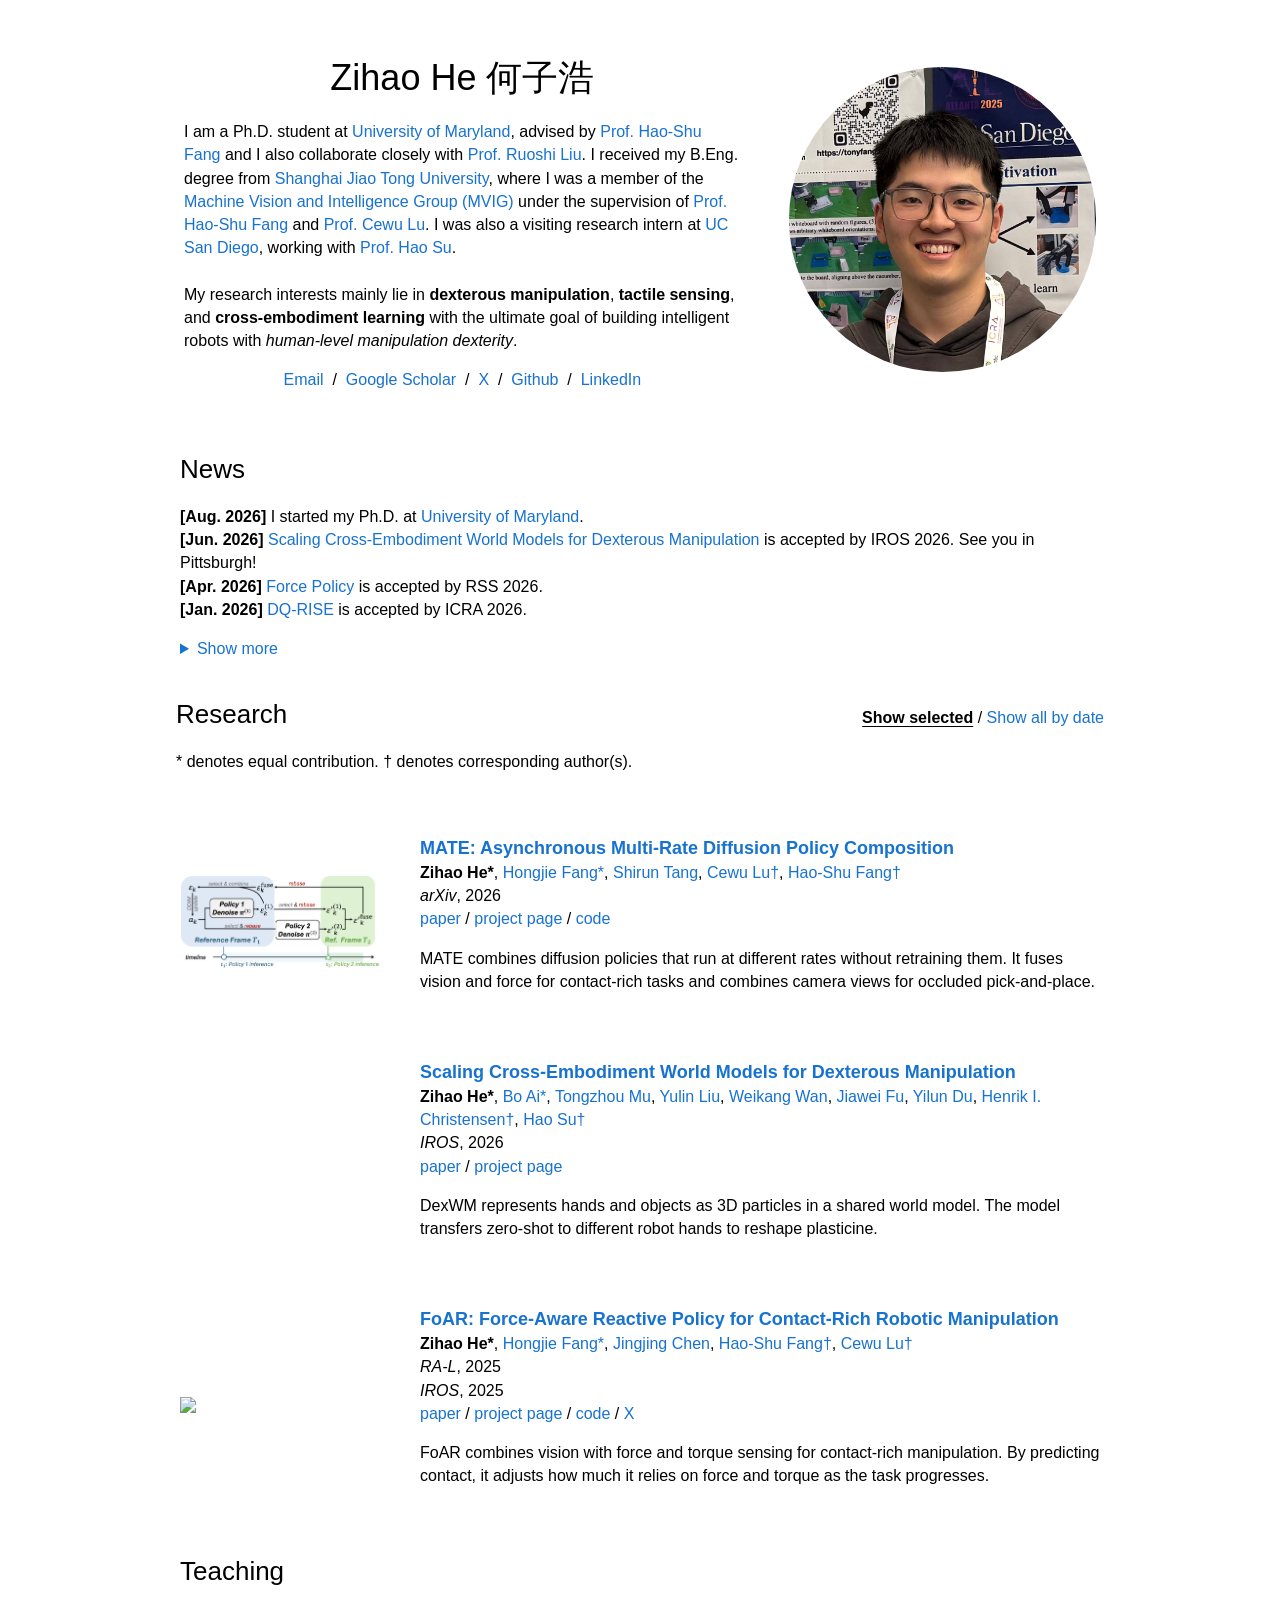
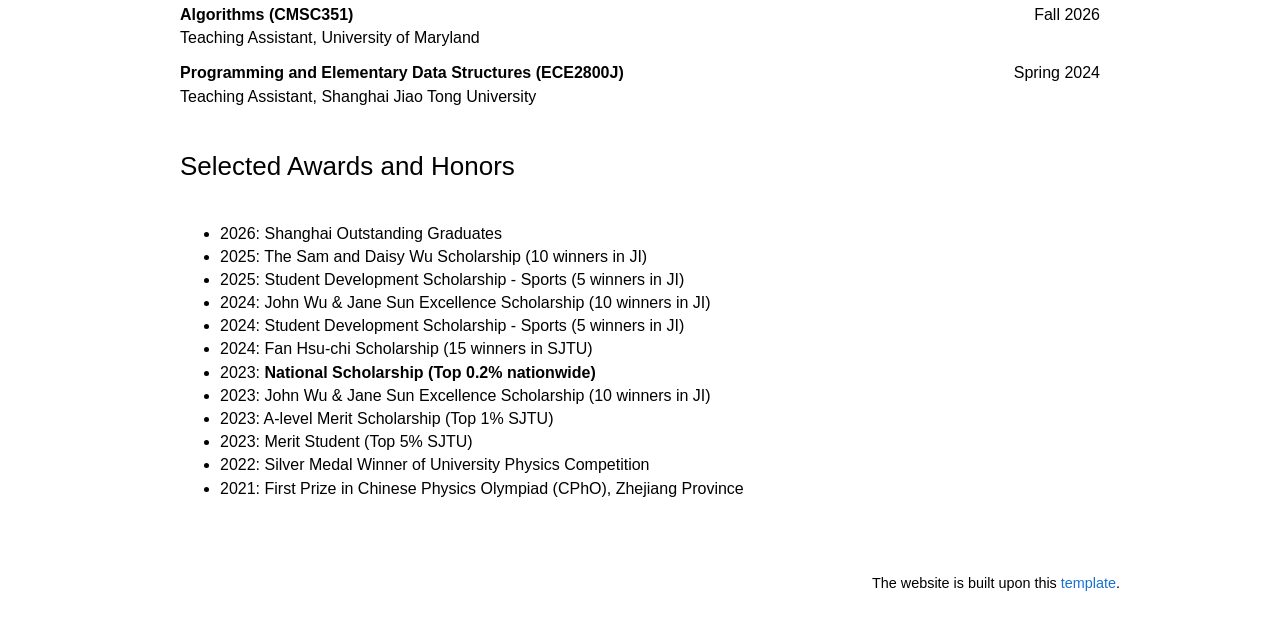
==== commit 0731a091: "Add Teaching section to homepage" ====
--- a/index.html
+++ b/index.html
@@ -349,6 +349,26 @@
               }
             </script>
 
+            <section class="teaching" aria-labelledby="teaching-heading">
+              <h2 id="teaching-heading">Teaching</h2>
+              <ul class="teaching-list">
+                <li>
+                  <div class="teaching-course">
+                    <strong>Algorithms (CMSC351)</strong>
+                    <span>Fall 2026</span>
+                  </div>
+                  <div>Teaching Assistant, University of Maryland</div>
+                </li>
+                <li>
+                  <div class="teaching-course">
+                    <strong>Programming and Elementary Data Structures (ECE2800J)</strong>
+                    <span>Spring 2024</span>
+                  </div>
+                  <div>Teaching Assistant, Shanghai Jiao Tong University</div>
+                </li>
+              </ul>
+            </section>
+
             <table width="100%" align="center" border="0" cellspacing="0" cellpadding="20">
               <tbody>
                 <tr>
--- a/stylesheet.css
+++ b/stylesheet.css
@@ -219,6 +219,29 @@
   height: auto;
 }
 
+.teaching {
+  padding: 20px;
+}
+
+.teaching-list {
+  display: grid;
+  gap: 0.75rem;
+  margin: 0.75rem 0 0;
+  padding: 0;
+  list-style: none;
+}
+
+.teaching-course {
+  display: flex;
+  flex-wrap: wrap;
+  justify-content: space-between;
+  gap: 0 1rem;
+}
+
+.teaching-course span {
+  white-space: nowrap;
+}
+
 @media (max-width: 600px) {
   .profile {
     grid-template-columns: minmax(0, 1fr);
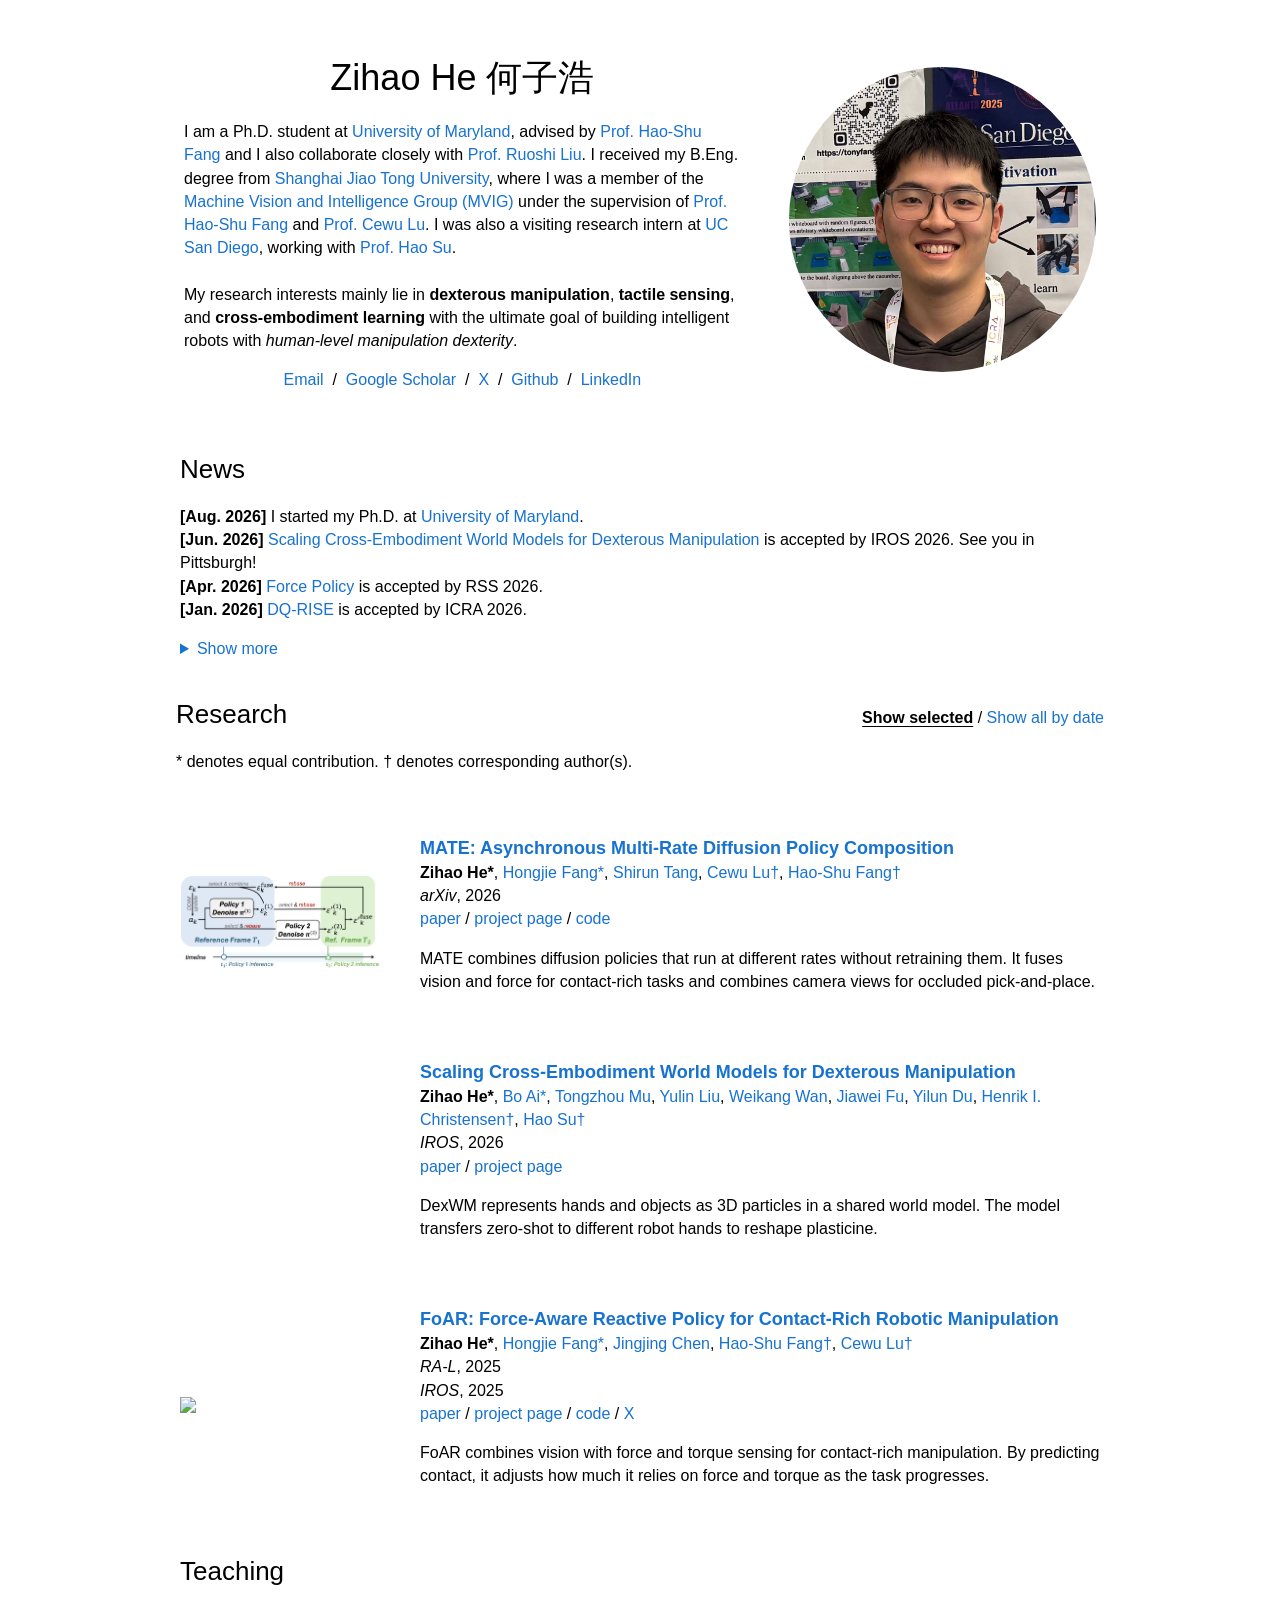
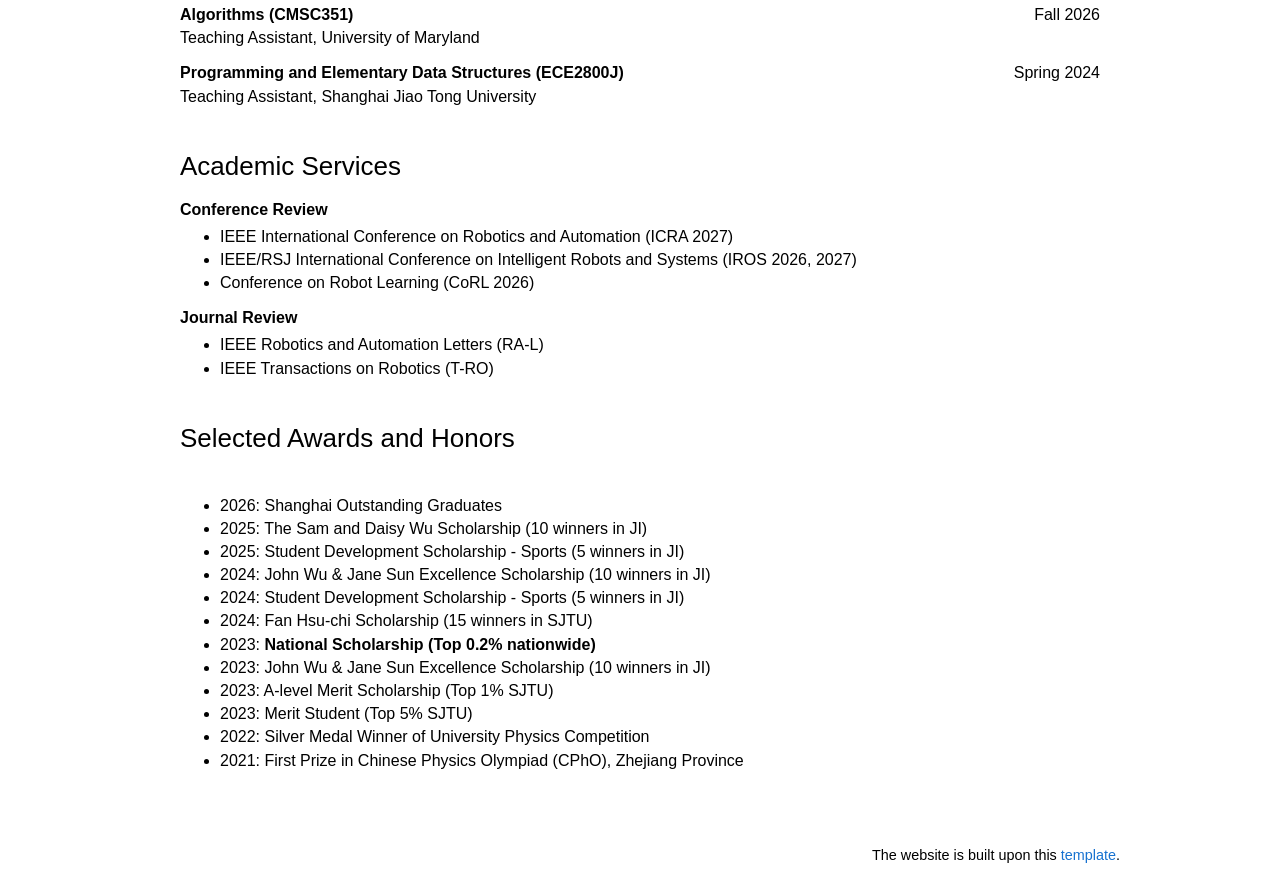
==== commit 339b7e77: "Add Academic Services section to homepage" ====
--- a/index.html
+++ b/index.html
@@ -369,6 +369,21 @@
               </ul>
             </section>
 
+            <section class="academic-services" aria-labelledby="academic-services-heading">
+              <h2 id="academic-services-heading">Academic Services</h2>
+              <h3>Conference Review</h3>
+              <ul>
+                <li>IEEE International Conference on Robotics and Automation (ICRA 2027)</li>
+                <li>IEEE/RSJ International Conference on Intelligent Robots and Systems (IROS 2026, 2027)</li>
+                <li>Conference on Robot Learning (CoRL 2026)</li>
+              </ul>
+              <h3>Journal Review</h3>
+              <ul>
+                <li>IEEE Robotics and Automation Letters (RA-L)</li>
+                <li>IEEE Transactions on Robotics (T-RO)</li>
+              </ul>
+            </section>
+
             <table width="100%" align="center" border="0" cellspacing="0" cellpadding="20">
               <tbody>
                 <tr>
--- a/stylesheet.css
+++ b/stylesheet.css
@@ -219,7 +219,8 @@
   height: auto;
 }
 
-.teaching {
+.teaching,
+.academic-services {
   padding: 20px;
 }
 
@@ -240,6 +241,15 @@
 
 .teaching-course span {
   white-space: nowrap;
+}
+
+.academic-services h3 {
+  margin: 0.75rem 0 0.25rem;
+  font-size: 1rem;
+}
+
+.academic-services ul {
+  margin: 0;
 }
 
 @media (max-width: 600px) {
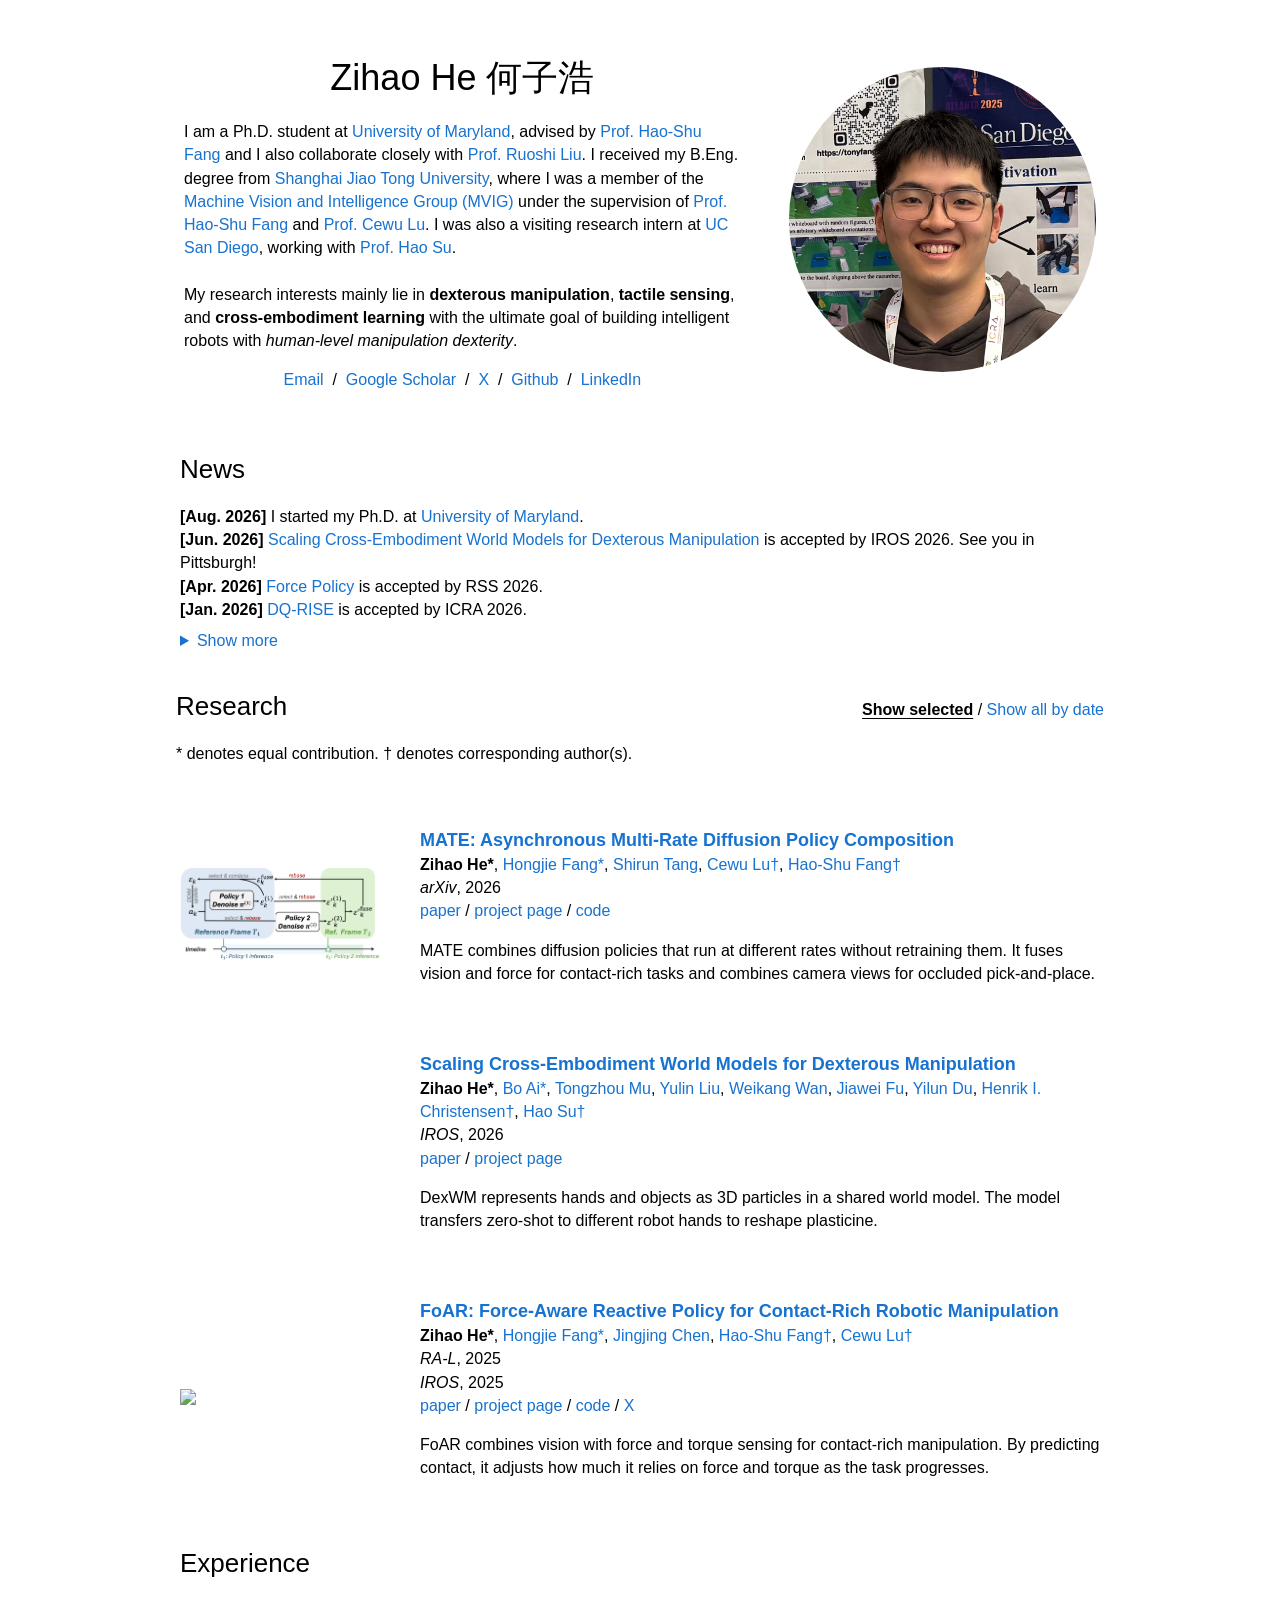
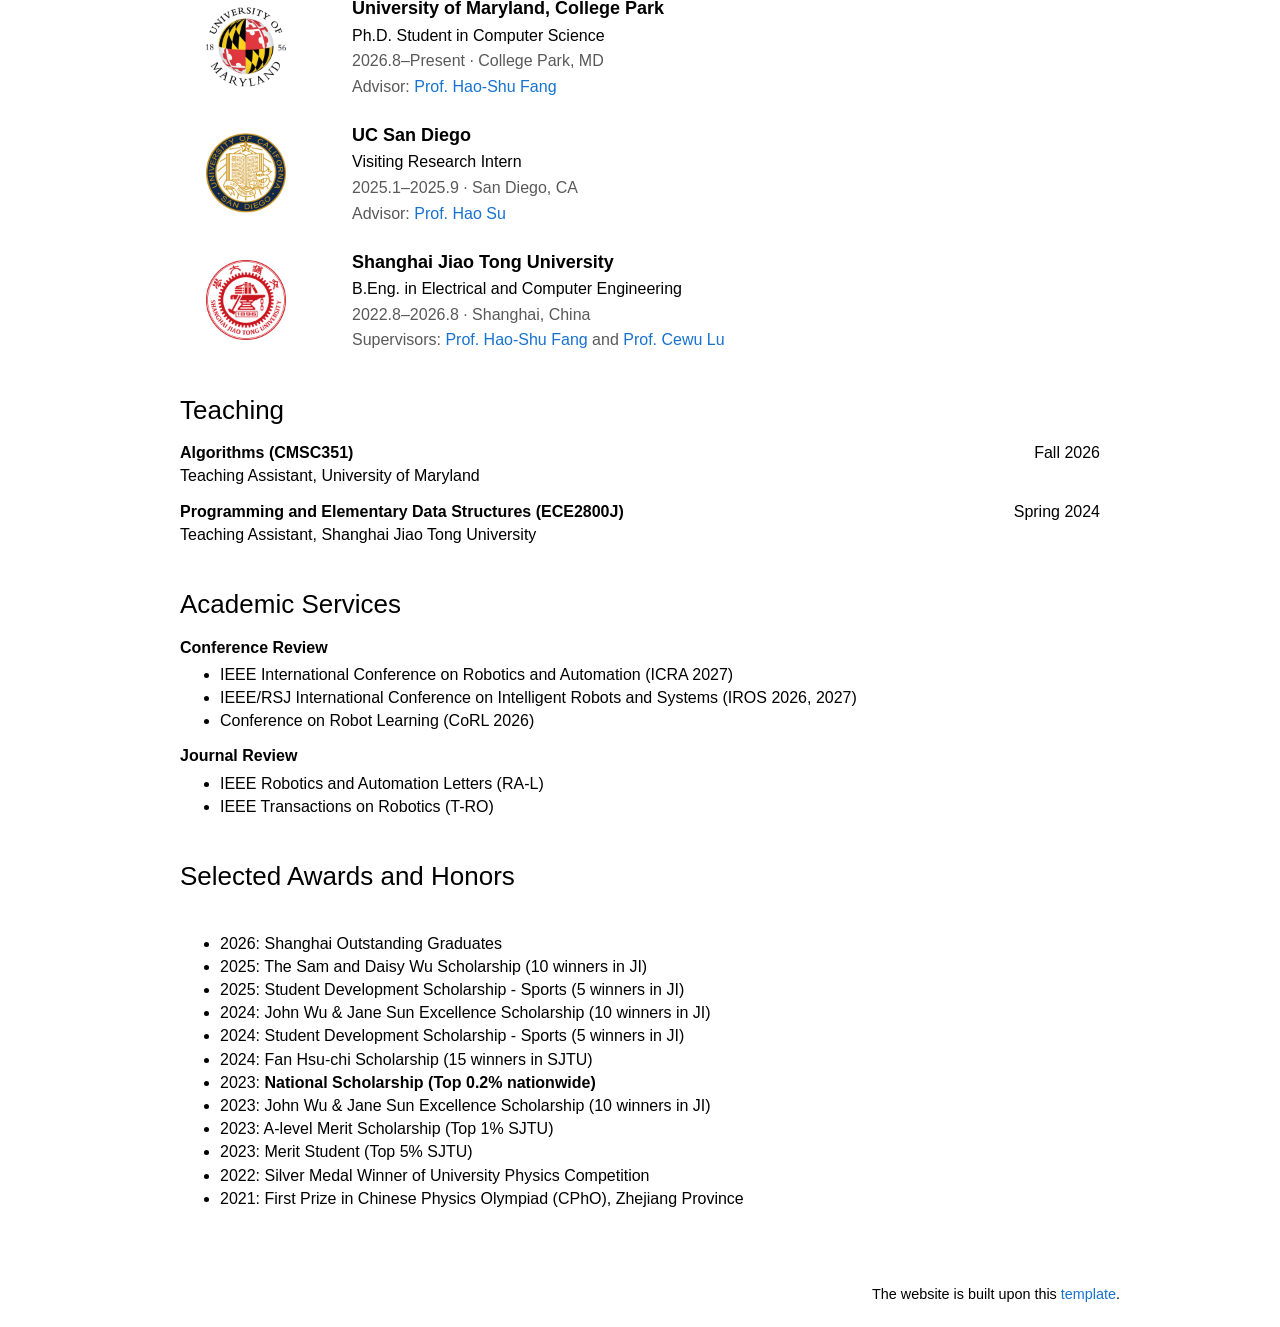
==== commit db38a50c: "Add homepage experience section" ====
--- a/index.html
+++ b/index.html
@@ -349,6 +349,39 @@
               }
             </script>
 
+            <section class="experience" aria-labelledby="experience-heading">
+              <h2 id="experience-heading">Experience</h2>
+              <ul class="experience-list" role="list">
+                <li>
+                  <img class="experience-logo" src="images/experience/umd.png" alt="" width="132" height="80" loading="lazy">
+                  <div>
+                    <h3>University of Maryland, College Park</h3>
+                    <p>Ph.D. Student in Computer Science</p>
+                    <p class="experience-meta"><time datetime="2026-08">2026.8</time>–Present · College Park, MD</p>
+                    <p class="experience-meta">Advisor: <a href="https://fang-haoshu.github.io/">Prof. Hao-Shu Fang</a></p>
+                  </div>
+                </li>
+                <li>
+                  <img class="experience-logo" src="images/experience/ucsd.png" alt="" width="132" height="80" loading="lazy">
+                  <div>
+                    <h3>UC San Diego</h3>
+                    <p>Visiting Research Intern</p>
+                    <p class="experience-meta"><time datetime="2025-01">2025.1</time>–<time datetime="2025-09">2025.9</time> · San Diego, CA</p>
+                    <p class="experience-meta">Advisor: <a href="https://cseweb.ucsd.edu/~haosu/">Prof. Hao Su</a></p>
+                  </div>
+                </li>
+                <li>
+                  <img class="experience-logo" src="images/experience/sjtu.png" alt="" width="132" height="80" loading="lazy">
+                  <div>
+                    <h3>Shanghai Jiao Tong University</h3>
+                    <p>B.Eng. in Electrical and Computer Engineering</p>
+                    <p class="experience-meta"><time datetime="2022-08">2022.8</time>–<time datetime="2026-08">2026.8</time> · Shanghai, China</p>
+                    <p class="experience-meta">Supervisors: <a href="https://fang-haoshu.github.io/">Prof. Hao-Shu Fang</a> and <a href="https://www.mvig.org/">Prof. Cewu Lu</a></p>
+                  </div>
+                </li>
+              </ul>
+            </section>
+
             <section class="teaching" aria-labelledby="teaching-heading">
               <h2 id="teaching-heading">Teaching</h2>
               <ul class="teaching-list">
--- a/stylesheet.css
+++ b/stylesheet.css
@@ -148,8 +148,12 @@
   padding: 0;
 }
 
+#recent-news {
+  margin-bottom: 0.5em;
+}
+
 #older-news {
-  margin-top: 1em;
+  margin-top: 0.5em;
 }
 
 #older-news summary {
@@ -220,16 +224,21 @@
 }
 
 .teaching,
-.academic-services {
+.academic-services,
+.experience {
   padding: 20px;
 }
 
-.teaching-list {
+.teaching-list,
+.experience-list {
   display: grid;
-  gap: 0.75rem;
   margin: 0.75rem 0 0;
   padding: 0;
   list-style: none;
+}
+
+.teaching-list {
+  gap: 0.75rem;
 }
 
 .teaching-course {
@@ -250,6 +259,37 @@
 
 .academic-services ul {
   margin: 0;
+}
+
+.experience-list {
+  gap: 1.5rem;
+}
+
+.experience-list li {
+  display: grid;
+  grid-template-columns: clamp(4.5rem, 20vw, 8.25rem) minmax(0, 1fr);
+  align-items: center;
+  gap: clamp(0.75rem, 4vw, 2.5rem);
+}
+
+.experience-logo {
+  display: block;
+  width: 100%;
+  height: clamp(3.5rem, 16vw, 5rem);
+  object-fit: contain;
+}
+
+.experience-list h3 {
+  margin: 0;
+  font-size: 1.125rem;
+}
+
+.experience-list p {
+  margin: 0.15rem 0 0;
+}
+
+.experience-meta {
+  color: #595959;
 }
 
 @media (max-width: 600px) {
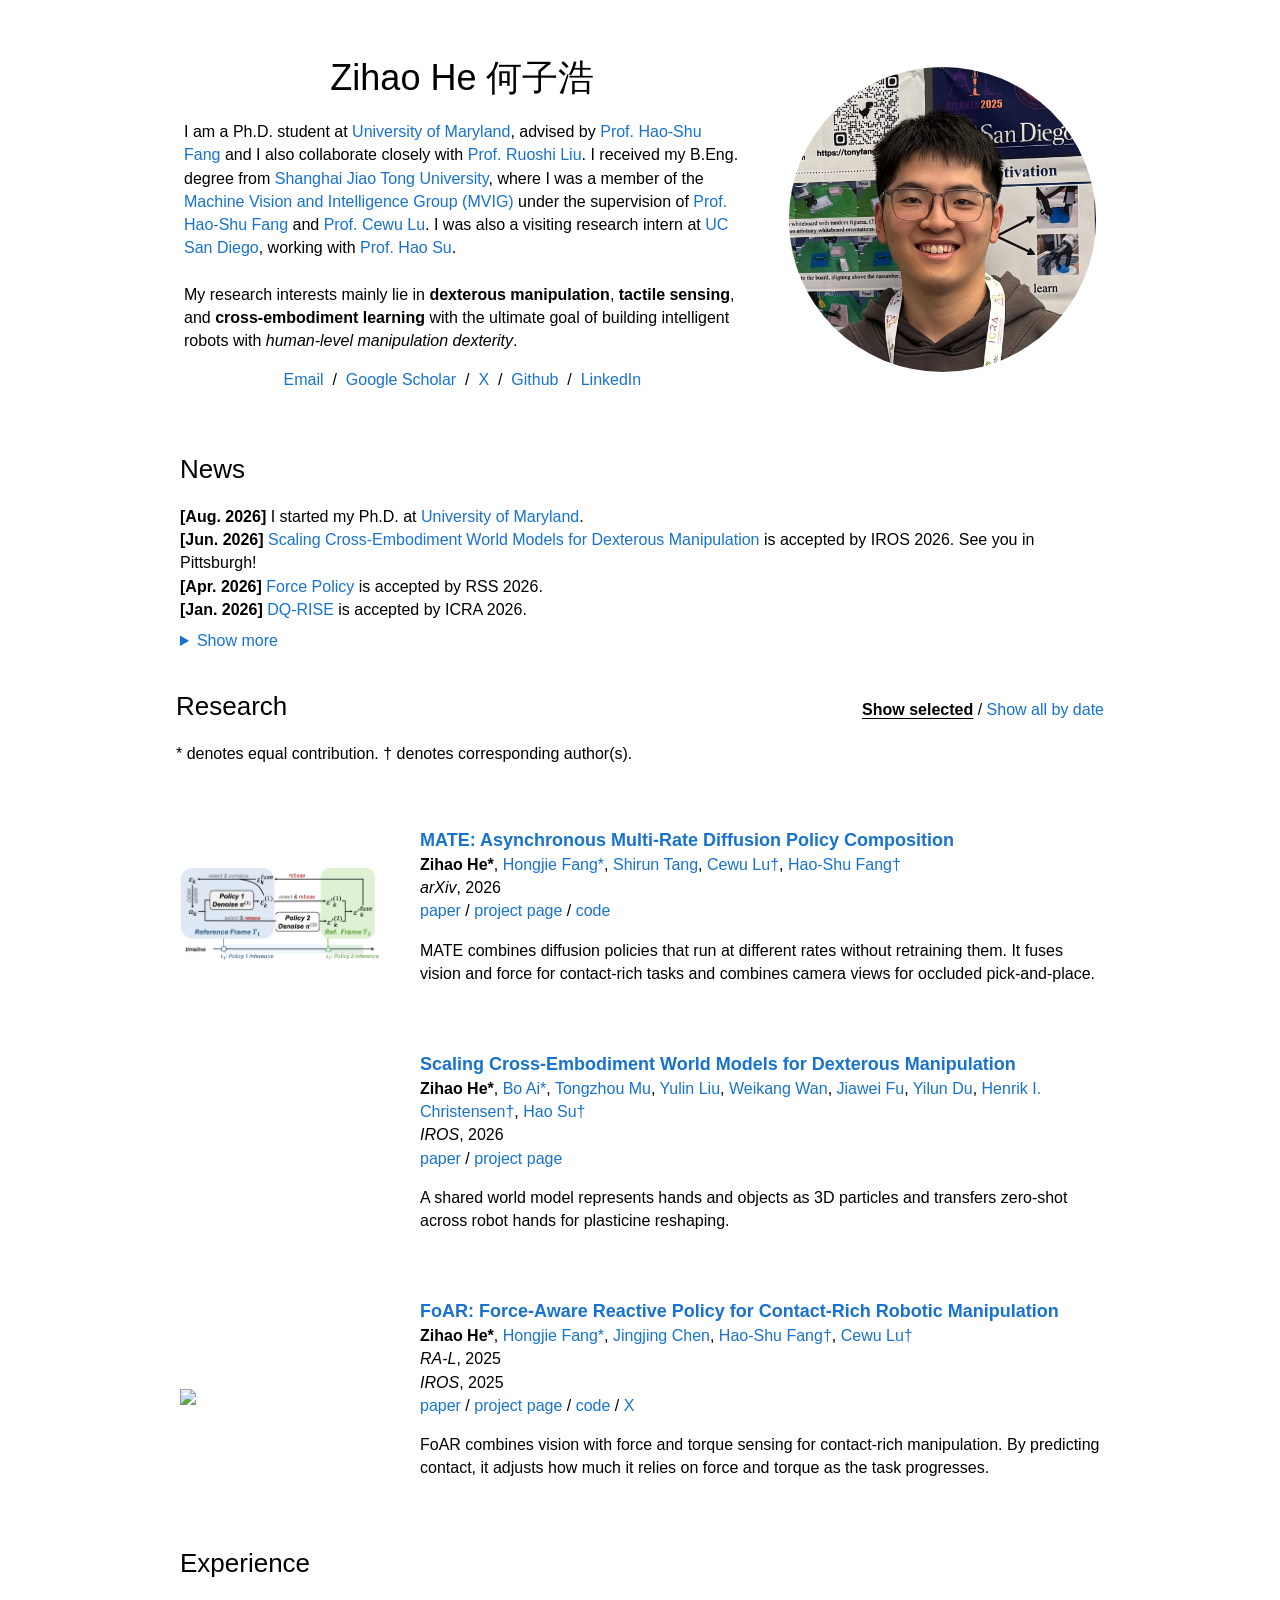
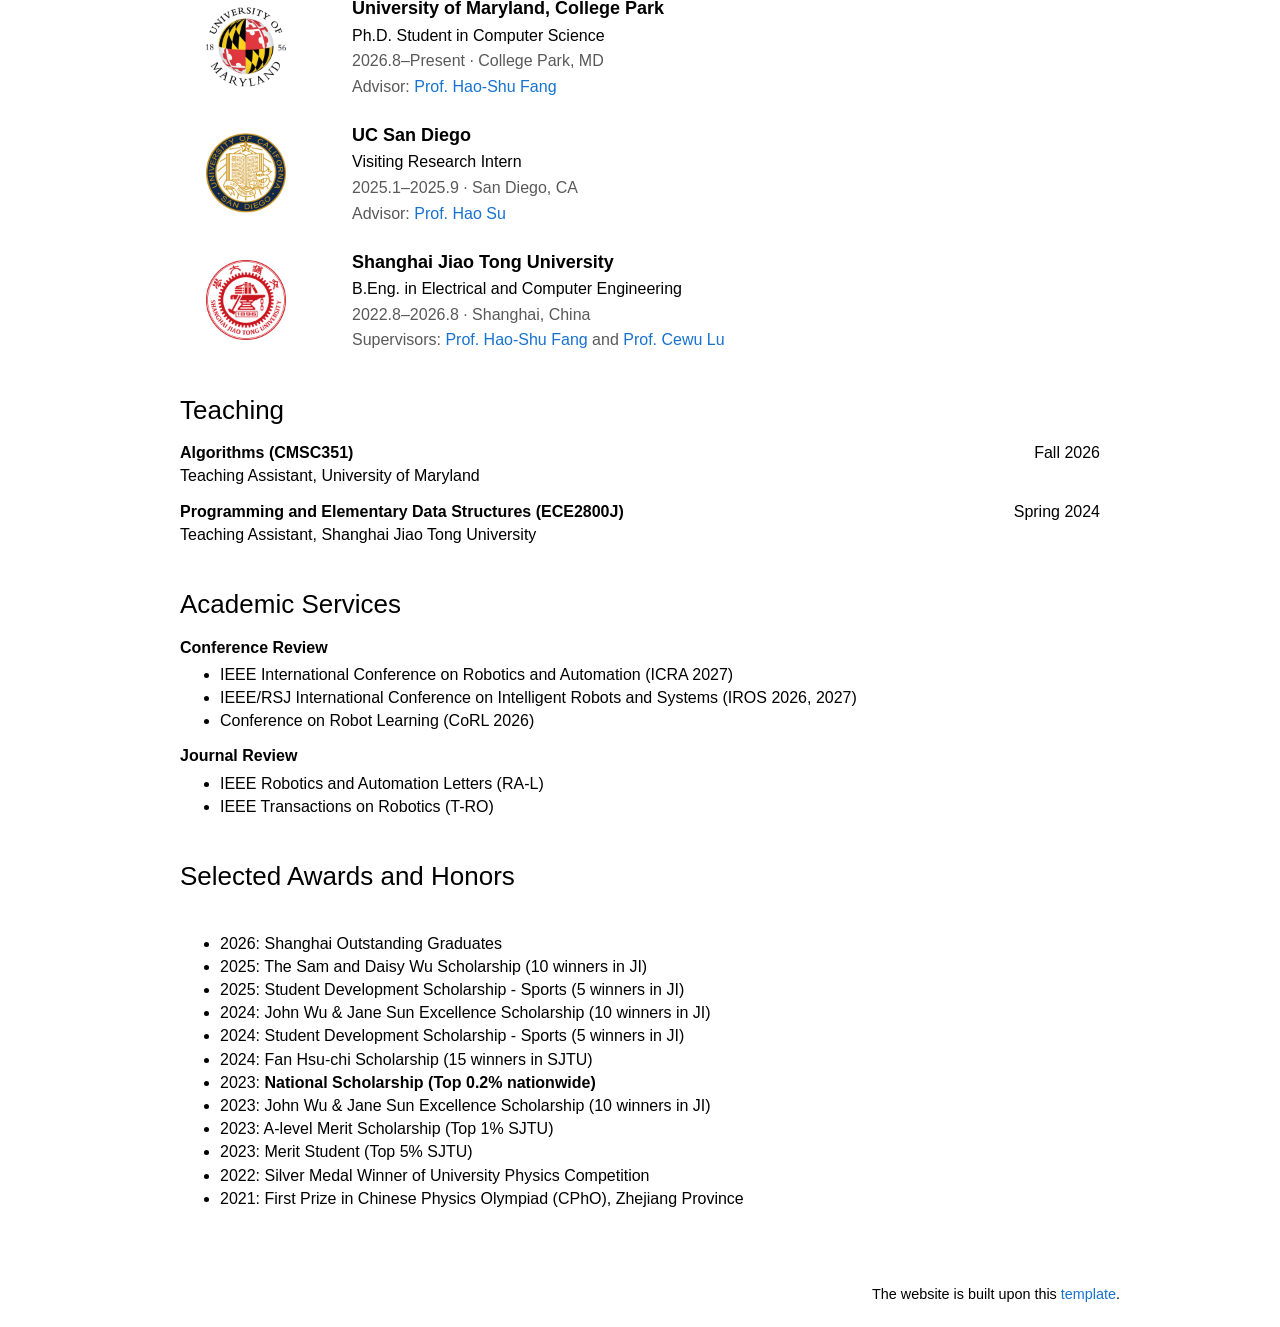
==== commit fdce7dcb: "Remove DexWM shorthand from research summary" ====
--- a/index.html
+++ b/index.html
@@ -227,7 +227,7 @@
                     <a href="https://arxiv.org/pdf/2511.01177">paper</a> / <a href="dexwm.html">project page</a>
                     <p></p>
                     <p>
-                      DexWM represents hands and objects as 3D particles in a shared world model. The model transfers zero-shot to different robot hands to reshape plasticine.
+                      A shared world model represents hands and objects as 3D particles and transfers zero-shot across robot hands for plasticine reshaping.
                     </p>
                   </td>
                 </tr>
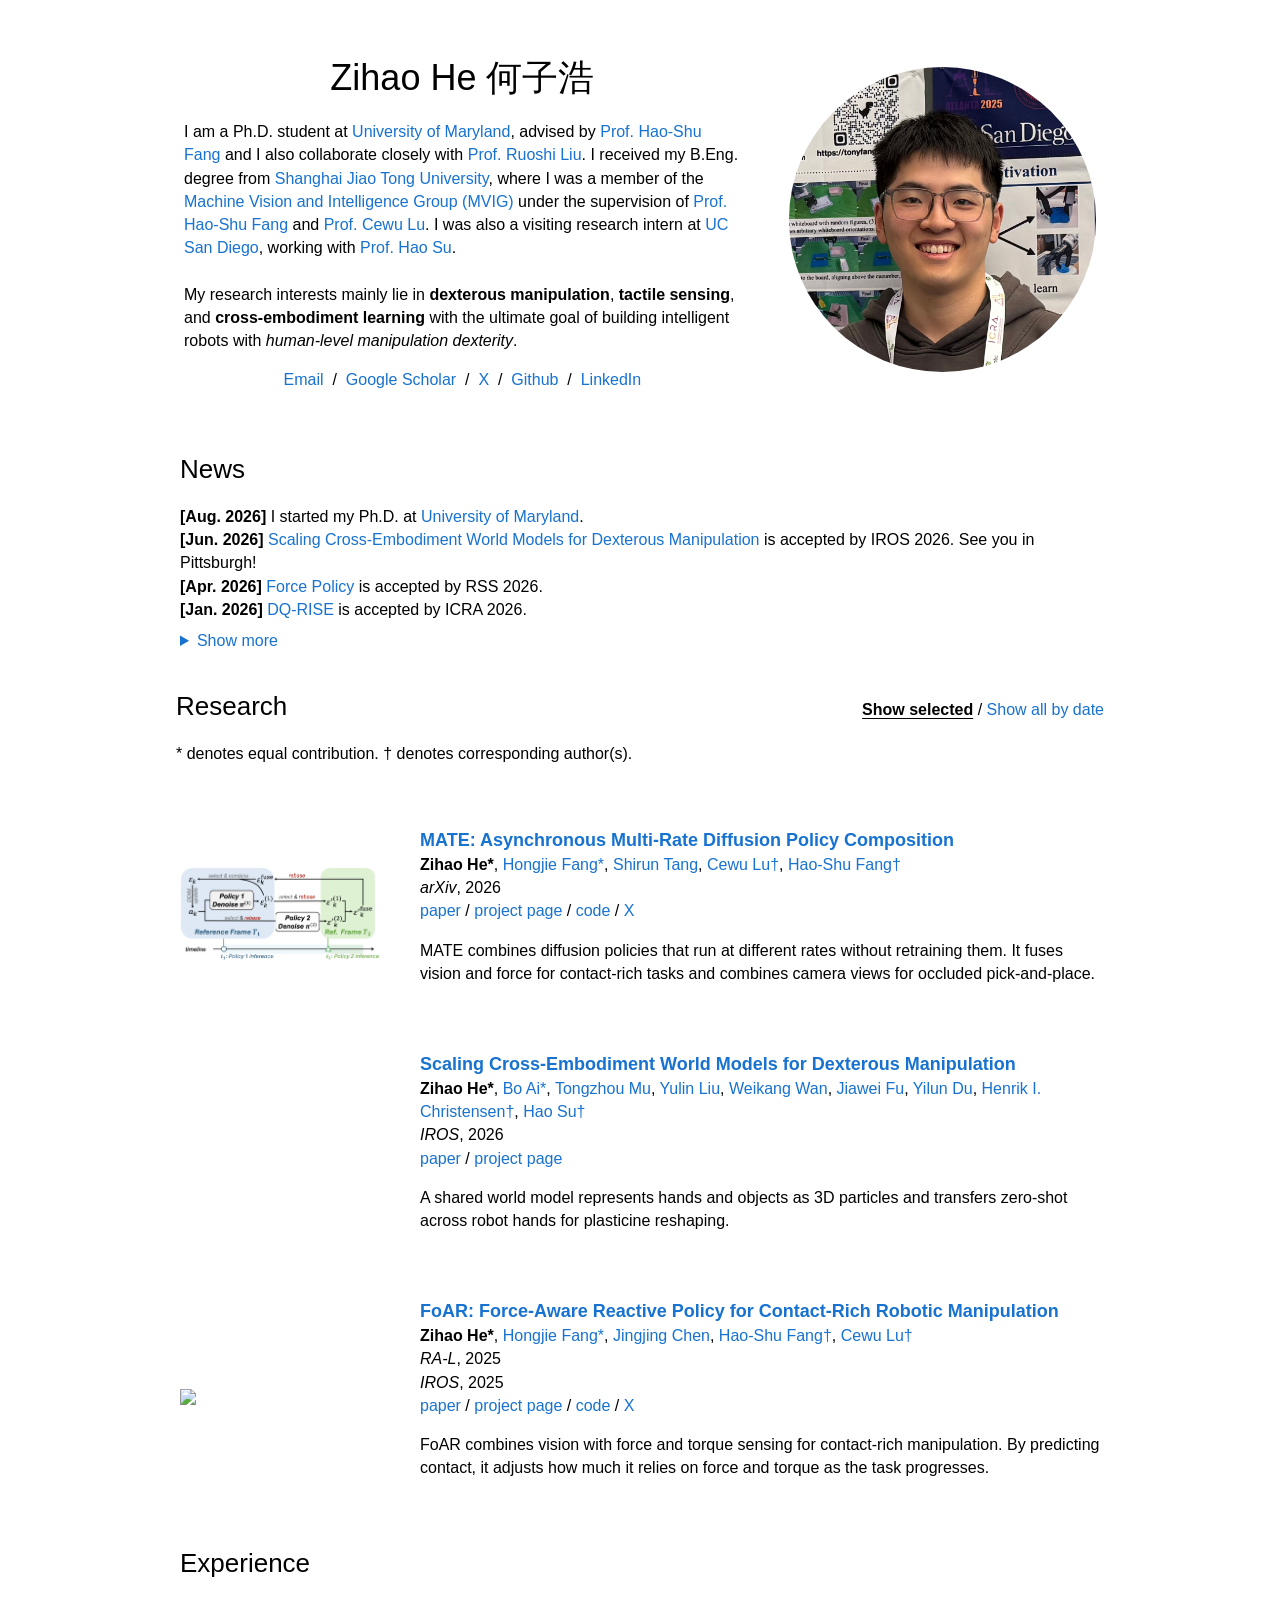
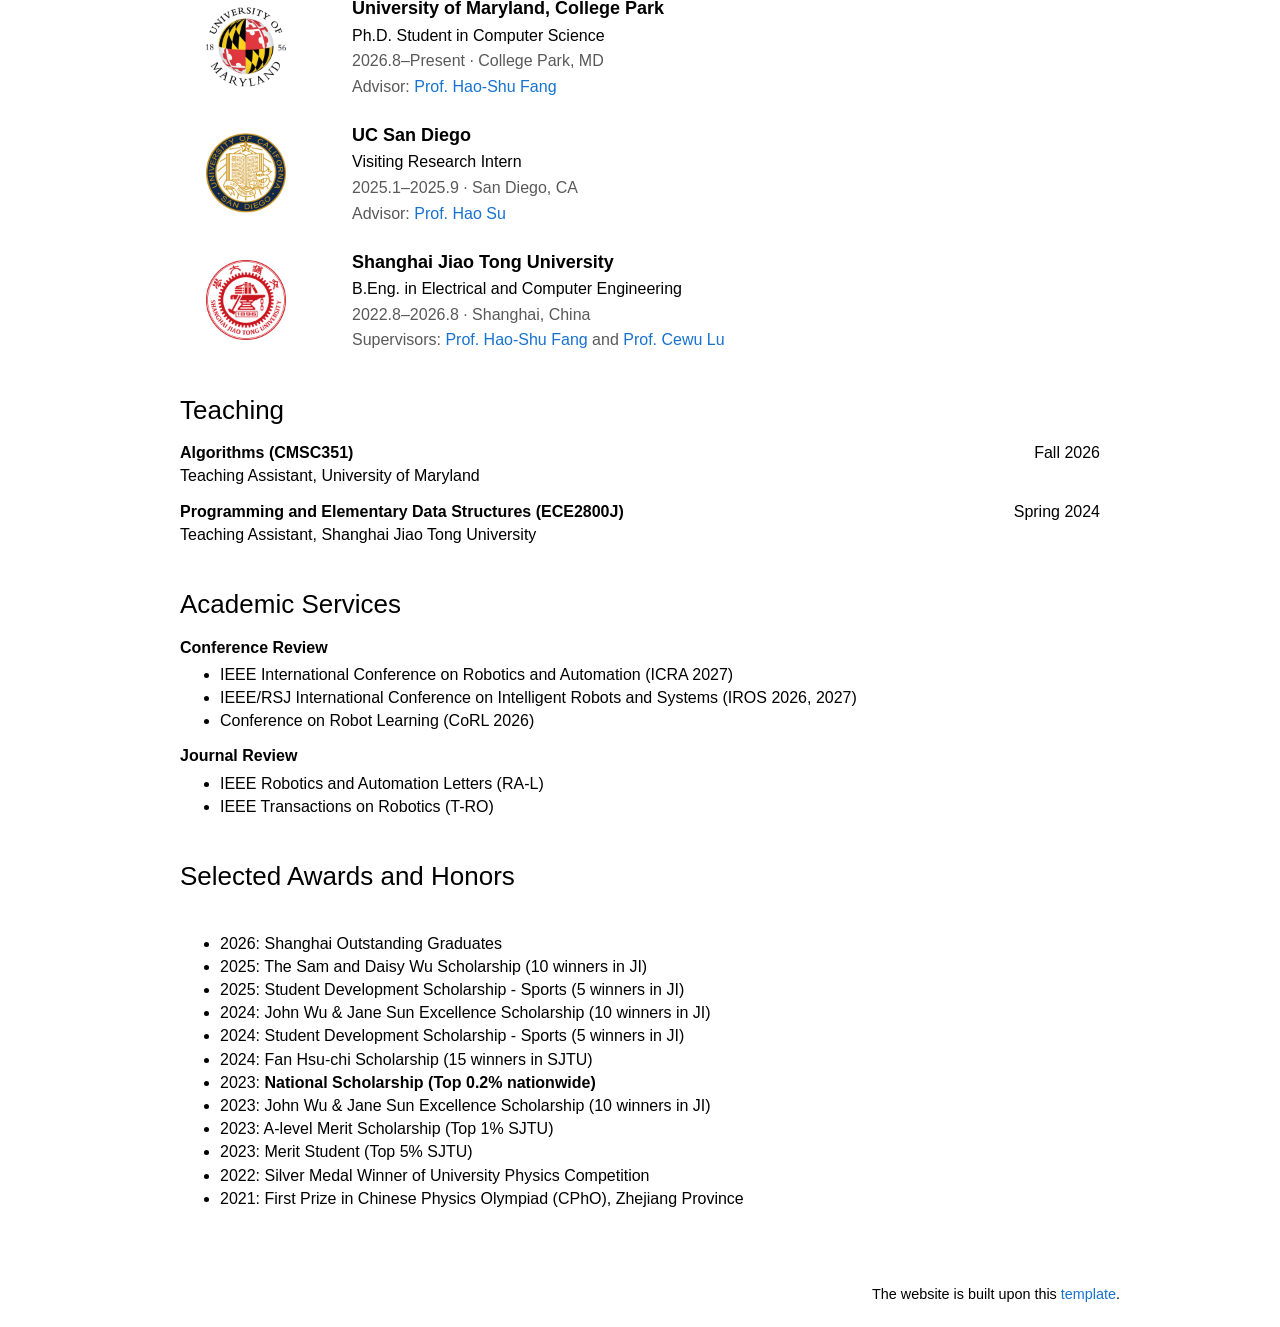
==== commit 611afd78: "Add X link to MATE research entry" ====
--- a/index.html
+++ b/index.html
@@ -159,7 +159,7 @@
                     <br>
                     <em>arXiv</em>, 2026
                     <br>
-                    <a href="https://arxiv.org/pdf/2607.17257">paper</a> / <a href="https://lag-fusion.github.io/">project page</a> / <a href="https://github.com/Alan-Heoooh/MATE">code</a>
+                    <a href="https://arxiv.org/pdf/2607.17257">paper</a> / <a href="https://lag-fusion.github.io/">project page</a> / <a href="https://github.com/Alan-Heoooh/MATE">code</a> / <a href="https://x.com/zihao_alan/status/2119763427203948578">X</a>
                     <p></p>
                     <p>
                       MATE combines diffusion policies that run at different rates without retraining them. It fuses vision and force for contact-rich tasks and combines camera views for occluded pick-and-place.
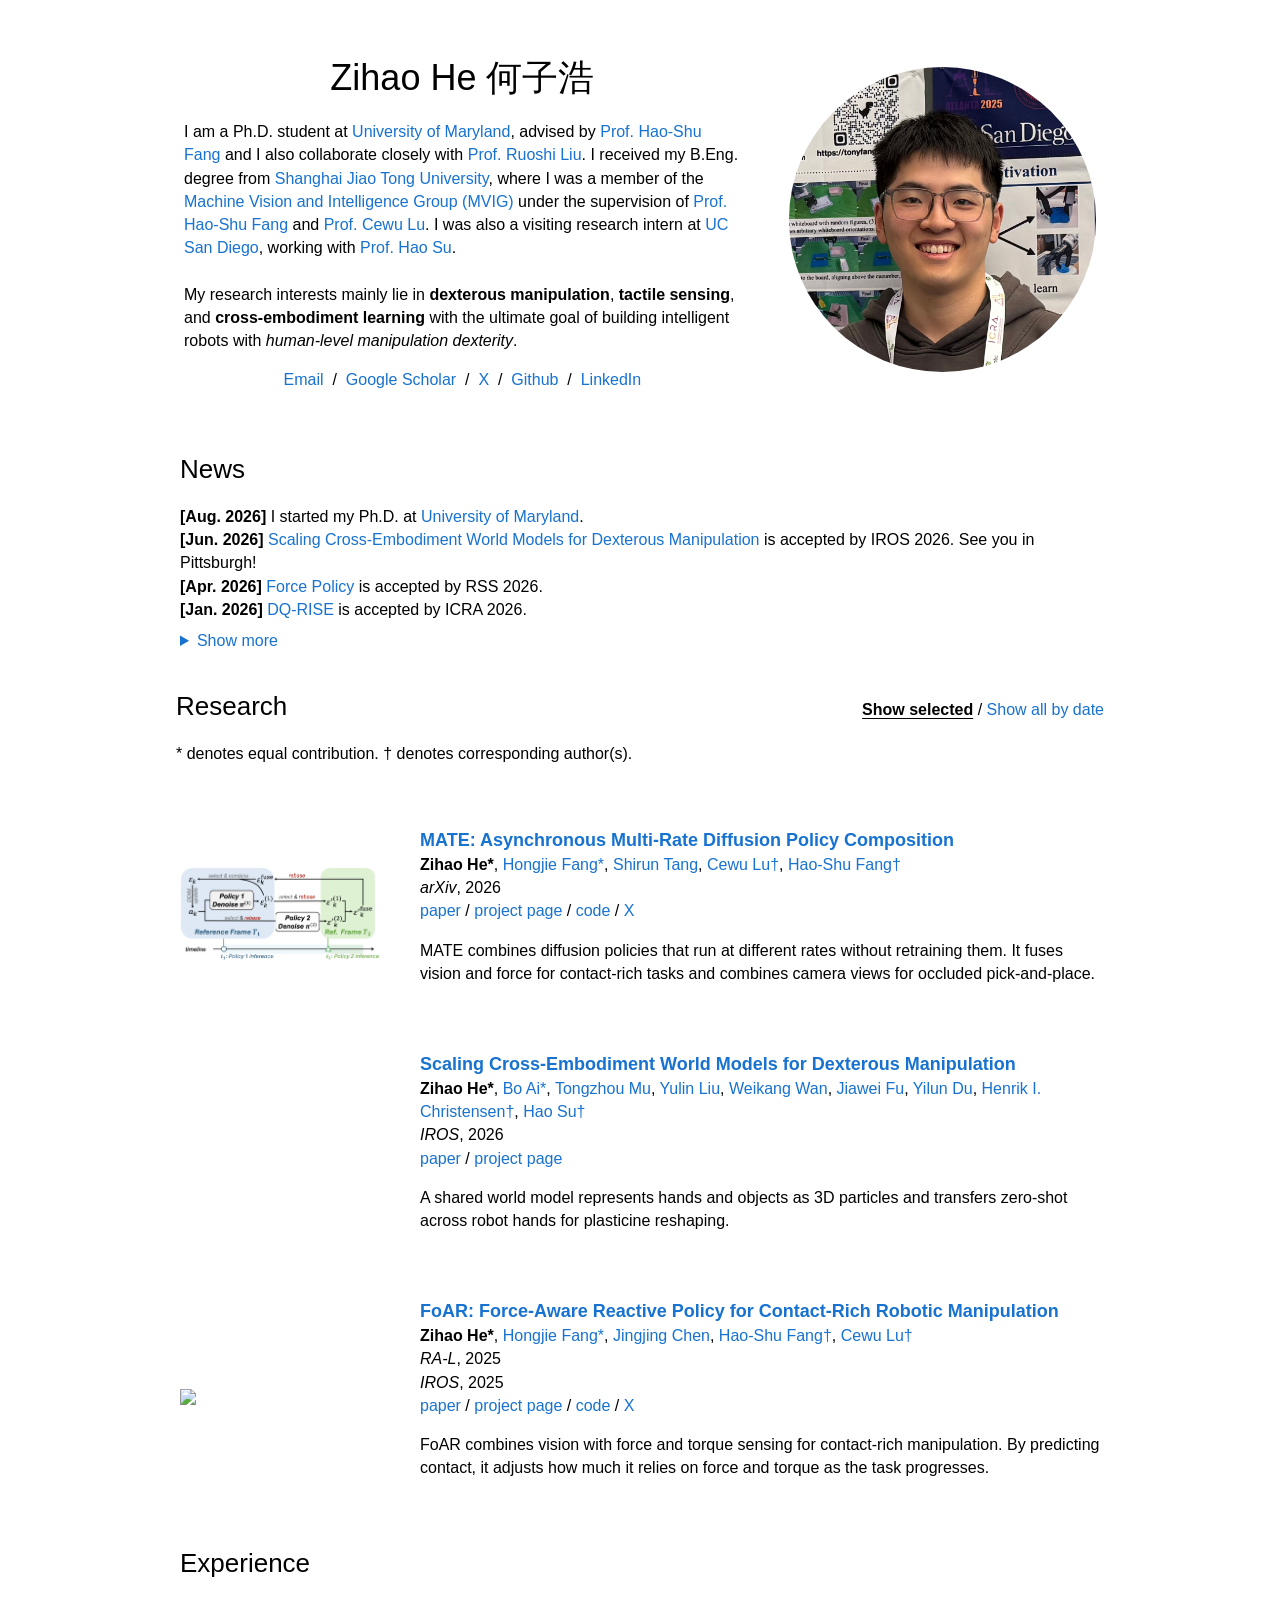
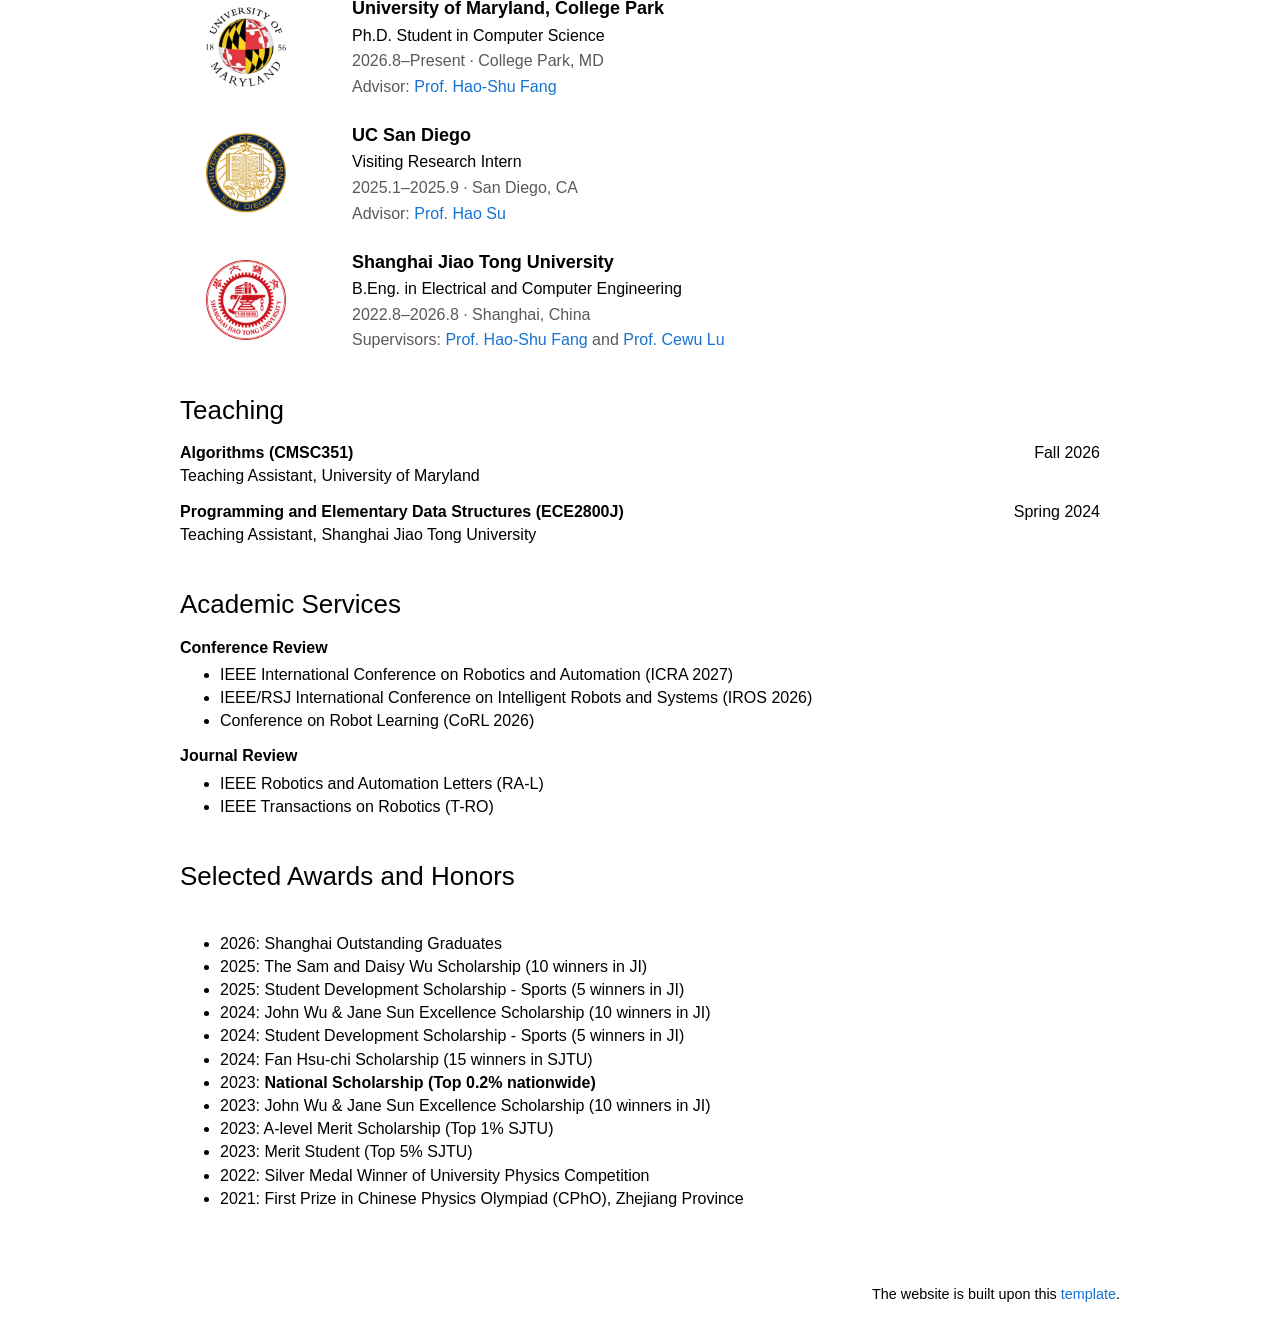
==== commit 39fb367a: "Remove IROS 2027 review listing" ====
--- a/index.html
+++ b/index.html
@@ -407,7 +407,7 @@
               <h3>Conference Review</h3>
               <ul>
                 <li>IEEE International Conference on Robotics and Automation (ICRA 2027)</li>
-                <li>IEEE/RSJ International Conference on Intelligent Robots and Systems (IROS 2026, 2027)</li>
+                <li>IEEE/RSJ International Conference on Intelligent Robots and Systems (IROS 2026)</li>
                 <li>Conference on Robot Learning (CoRL 2026)</li>
               </ul>
               <h3>Journal Review</h3>
